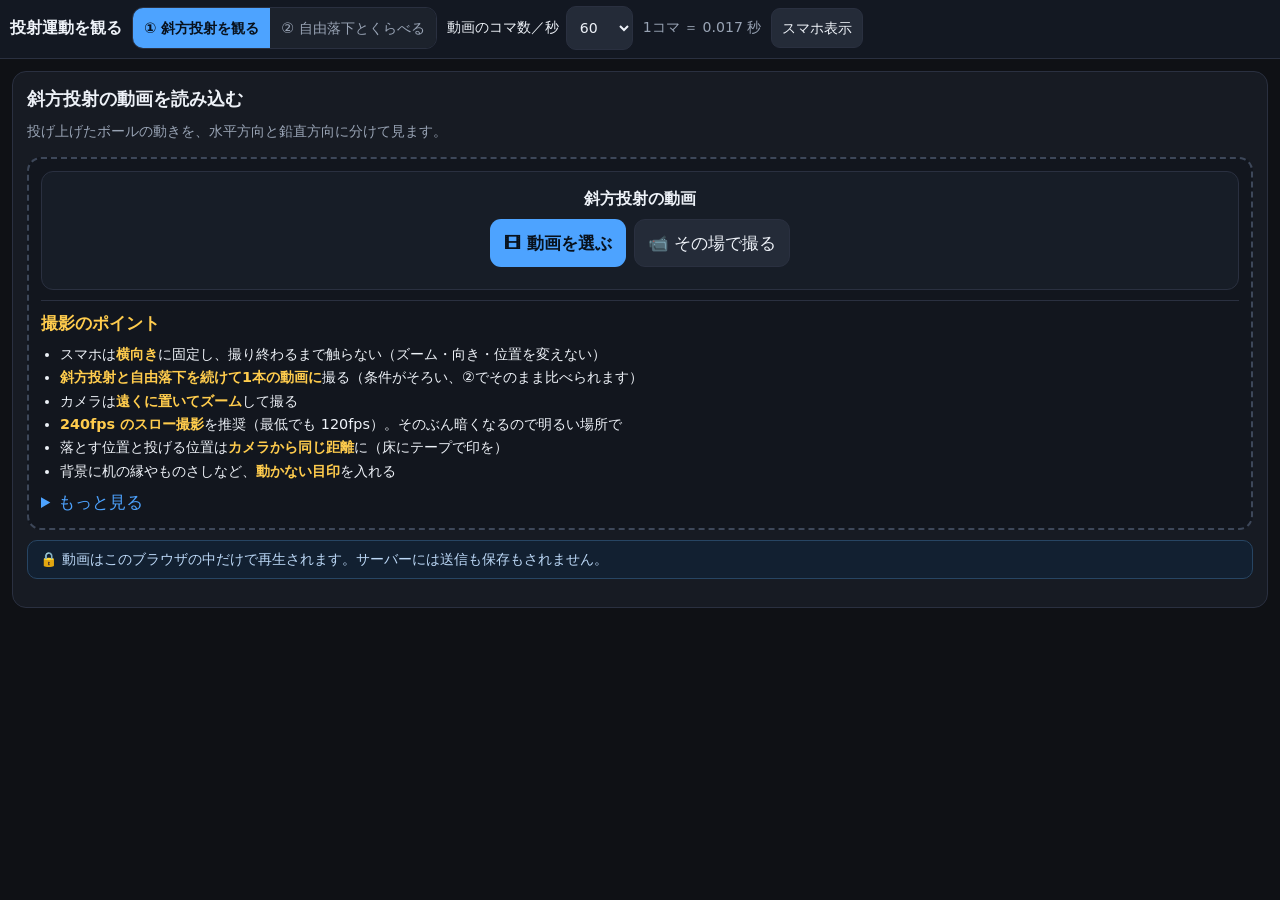
==== src/app.html @ 02975894 "帯まわりのスライダーが、効く先を名乗るようにする 「中央の線」を 0% にしても線が残る、という報告。調べたところ中央の線は 画素として完全に消えていた（帯中央の画素が動画の地の色そのもの）。 残って" ====
<!DOCTYPE html>
<html lang="ja">
<head>
<meta charset="utf-8">
<meta name="viewport" content="width=device-width,initial-scale=1,viewport-fit=cover">
<meta name="theme-color" content="#0f1115">
<meta name="apple-mobile-web-app-capable" content="yes">
<title>投射運動を観る</title>
<link rel="stylesheet" href="style.css">
</head>
<body>
<div id="app">

<header id="hdr">
  <div class="hrow">
    <div class="brand">投射運動を観る</div>
    <div class="seg sm" id="modeSeg">
      <button data-mode="observe" class="on">① 斜方投射を観る</button>
      <button data-mode="compare">② 自由落下とくらべる</button>
    </div>
    <label class="small">動画のコマ数／秒
      <select id="fpsSel">
        <option value="30">30</option><option value="60" selected>60</option>
        <option value="120">120</option><option value="240">240</option>
      </select>
    </label>
    <span class="mut small" id="fpsHint"></span>
    <button class="btn sm" id="btnCompact">スマホ表示にする</button>
  </div>
</header>

<div class="wrap">

<!-- ================= 読み込み ================= -->
<section class="card" id="secLoad">
  <div class="loadbar hidden" id="loadBar">
    <span class="mut small" id="loadBarName">—</span>
    <button class="btn sm" id="loadBarChange">動画を変える</button>
  </div>
  <div id="loadFull">
  <h2 id="loadTitle">斜方投射の動画を読み込む</h2>
  <p class="mut small" id="loadLead" style="margin-top:0"></p>

  <div class="row hidden" id="cmpModeRow" style="margin-bottom:10px">
    <div class="seg sm" id="cmpModeSeg">
      <button data-cmode="A" class="on">1本の動画で（推奨）</button>
      <button data-cmode="B">2本の動画で</button>
    </div>
    <span class="mut small" id="cmpModeHint"></span>
  </div>

  <div class="dropbox" id="dropbox">
    <div class="zones" id="zones">
      <div class="zone" data-target="O">
        <div class="zt">斜方投射の動画</div>
        <div class="row" style="justify-content:center">
          <button class="btn primary" data-lib="O">🎞 動画を選ぶ</button>
          <button class="btn" data-cap="O">📹 その場で撮る</button>
        </div>
        <div class="fname" data-name="O"></div>
      </div>
      <div class="zone hidden" data-target="A">
        <div class="zt">自由落下と斜方投射が写った動画</div>
        <div class="row" style="justify-content:center">
          <button class="btn primary" data-lib="A">🎞 動画を選ぶ</button>
          <button class="btn" data-cap="A">📹 その場で撮る</button>
        </div>
        <div class="fname" data-name="A"></div>
      </div>
      <div class="zone hidden" data-target="L">
        <div class="zt">左：自由落下の動画</div>
        <div class="row" style="justify-content:center">
          <button class="btn primary" data-lib="L">🎞 選ぶ</button>
          <button class="btn" data-cap="L">📹 撮る</button>
        </div>
        <div class="fname" data-name="L"></div>
      </div>
      <div class="zone hidden" data-target="R">
        <div class="zt">右：斜方投射の動画</div>
        <div class="row" style="justify-content:center">
          <button class="btn primary" data-lib="R">🎞 選ぶ</button>
          <button class="btn" data-cap="R">📹 撮る</button>
        </div>
        <div class="fname" data-name="R"></div>
      </div>
    </div>

    <div class="tips" id="tipsShoot">
      <b>撮影のポイント</b>
      <ul>
        <li>スマホは<b>横向き</b>に固定し、撮り終わるまで触らない（ズーム・向き・位置を変えない）</li>
        <li><b>斜方投射と自由落下を続けて1本の動画に</b>撮る（条件がそろい、②でそのまま比べられます）</li>
        <li>カメラは<b>遠くに置いてズーム</b>して撮る</li>
        <li><b>240fps のスロー撮影</b>を推奨（最低でも 120fps）。そのぶん暗くなるので明るい場所で</li>
        <li>落とす位置と投げる位置は<b>カメラから同じ距離</b>に（床にテープで印を）</li>
        <li>背景に机の縁やものさしなど、<b>動かない目印</b>を入れる</li>
      </ul>
      <details><summary>もっと見る</summary><div class="db">
        <p>・<b>なぜ遠くからズームか</b>：近くから広角で撮ると、手前を通るときと奥を通るときで見かけの大きさと速さが変わります。遠くからズームすると、その差が小さくなって「まっすぐ横から見た運動」に近づきます。三脚は必須です。</p>
        <p>・<b>なぜ 240fps か</b>：ズームで大きく写すぶん、画面の中での動きは速くなります。コマ数が多いほど1コマあたりの移動が小さくなり、位置が読み取りやすくなります。露光も自動的に短くなるのでブレも減ります。高さ 1 m の落下は 0.45 秒しかないので、30fps だと落下全体が14コマしか写りません。</p>
        <p>・<b>iPhone のスロー動画は書き出しに注意</b>：共有・書き出しをすると「30fps のゆっくり動画」に変換されることがあります。その場合はこのアプリの fps を 30 にしてください。表示される秒数は実時間とずれますが、左右で条件が同じなので比較の結論は変わりません。</p>
        <p>・<b>「超スローモーション」は避ける</b>：一部の機種にある、コマを補間して作るモードです。実際には撮影されていないコマが混ざるので、物理の観察には使えません。素直な 120／240fps のスローを選んでください。</p>
        <p>・<b>斜めに投げる</b>：真上に投げると水平成分が見えません。30〜60度くらいの角度で、画面を横切るように飛ばしてください。</p>
        <p>・<b>手をはなれた後だけ</b>を観察します。手で押している間は力がはたらいているので、法則が違います。</p>
        <p>・<b>最高点は目で1コマを選ばない</b>：最高点の近くではボールがほとんど動かず、どのコマも同じに見えます。fps を上げても目視の精度は上がりません。「鉛直：時間反転」のミラー再生で上りと下りを重ね、ぴったり合う位置を探すほうが正確です。</p>
        <p>・<b>ものさしを一緒に写す</b>：鉛直に立てたものさしを画面内に入れておくと、落下距離を実際の長さで読み取れます。</p>
      </div></details>
    </div>
  </div>
  <p class="note small" style="margin-top:10px">🔒 動画はこのブラウザの中だけで再生されます。サーバーには送信も保存もされません。</p>
  </div><!-- /#loadFull -->
</section>

<!-- ================= ステージ ================= -->
<section class="card hidden" id="secStage">
  <div class="stage one" id="stage">
    <div class="panel off" data-side="O1">
      <div class="vp" data-vp="O1"><video data-video="O1" playsinline webkit-playsinline muted preload="auto"></video><div class="ovl" data-ovl="O1"></div></div>
      <span class="chip" data-chip="O1">映像</span><span class="cambadge hidden" data-cam="O1"></span><span class="fnum" data-fnum="O1">0</span><button class="zoombtn" data-zoombtn="O1">1×</button>
    </div>
    <div class="panel off" data-side="O2">
      <div class="vp" data-vp="O2"><video data-video="O2" playsinline webkit-playsinline muted preload="auto"></video><div class="ovl" data-ovl="O2"></div></div>
      <span class="chip r" data-chip="O2">逆再生（上り）</span><span class="fnum" data-fnum="O2">0</span><button class="zoombtn" data-zoombtn="O2">1×</button>
    </div>
    <div class="panel off" data-side="L">
      <div class="vp" data-vp="L"><video data-video="L" playsinline webkit-playsinline muted preload="auto"></video><div class="ovl" data-ovl="L"></div></div>
      <span class="chip" data-chip="L">左 自由落下</span><span class="fnum" data-fnum="L">0</span><button class="zoombtn" data-zoombtn="L">1×</button>
    </div>
    <div class="panel off" data-side="R">
      <div class="vp" data-vp="R"><video data-video="R" playsinline webkit-playsinline muted preload="auto"></video><div class="ovl" data-ovl="R"></div></div>
      <span class="chip r" data-chip="R">右 斜方投射</span><span class="fnum" data-fnum="R">0</span><button class="zoombtn" data-zoombtn="R">1×</button>
    </div>
    <div class="hintbar hidden" id="hintbar"></div>
  </div>

  <div class="transport">
    <div class="row">
      <button class="btn primary" id="btnPlay">▶ 再生</button>
      <button class="btn" data-step="-10">⏪ −10</button>
      <button class="btn" data-step="-1">◀ −1</button>
      <button class="btn" data-step="1">＋1 ▶</button>
      <button class="btn" data-step="10">＋10 ⏩</button>
      <div class="seg sm" id="rateSeg">
        <button data-rate="1" class="on">×1</button><button data-rate="0.5">×1/2</button>
        <button data-rate="0.25">×1/4</button><button data-rate="0.125">×1/8</button>
      </div>
      <button class="btn" id="btnRate">×1</button>
      <span class="zoomctl">
        <button class="btn sm" id="zoomOut" title="縮小">🔍−</button>
        <b id="zoomVal">1.0×</b>
        <button class="btn sm" id="zoomIn" title="拡大">🔍＋</button>
        <button class="btn sm" id="zoomReset" title="等倍に戻す">⤢</button>
      </span>
    </div>
    <div class="seekrow">
      <button class="btn sm" id="btnHead">⏮ 先頭</button>
      <span class="mut small" id="seekLab">位置</span>
      <input type="range" id="seek" min="0" max="1" step="0.001" value="0">
      <span class="tv" id="tRead">0</span>
    </div>
    <div class="jog" id="jog">← 指でなぞるとコマ送り →</div>
    <p class="mut small hidden" id="zoomHint" style="margin:6px 0 0">
      拡大中です。映像を指でなぞると<b>表示位置が動きます</b>（コマ送りは −1／＋1 ボタンで）。
      2本指でつまんでも拡大・縮小できます。</p>
    <p class="mut small" id="kbHint" style="margin:6px 0 0">
      <kbd>←</kbd><kbd>→</kbd> でコマ送り（<kbd>Shift</kbd>で10コマ）、<kbd>Space</kbd>で再生／一時停止。
      映像の上を横になぞってもコマ送りできます。
    </p>
  </div>

  <div class="tabs" id="tabs"></div>
  <div id="panes">


<!-- ======== ① 斜方投射を観る ======== -->
<div class="tabpane hidden" data-pane="observe:range">
  <p class="mut small" style="margin-top:0">観察する区間を決めます。コマ送りで探して、それぞれのボタンを押してください。</p>
  <div class="stepline"><span class="num" id="obN1">1</span>
    <button class="btn" data-mark="fStart">ここを「手をはなれた瞬間」に</button>
    <span class="mut small">開始 <b id="obVStart">—</b></span></div>
  <div class="stepline"><span class="num" id="obN2">2</span>
    <button class="btn" data-mark="fApex">ここを「最高点」に</button>
    <span class="mut small">最高点 <b id="obVApex">—</b></span></div>
  <div class="stepline"><span class="num" id="obN3">3</span>
    <button class="btn" data-mark="fEnd">ここを「おわり」に</button>
    <span class="mut small">おわり <b id="obVEnd">—</b></span></div>
  <div class="note small" style="margin-top:10px">最高点は「上がるのが止まって、下がり始める直前のコマ」です。迷ったら、上下の動きがいちばん小さいところを選んでください。</div>
  <div class="row" style="margin-top:10px">
    <button class="btn ok" id="obRangeDone">決まった → 水平を見る</button>
    <button class="btn sm" id="obRangeReset">やり直す</button>
  </div>
</div>

<div class="tabpane hidden" data-pane="observe:h">
  <p style="margin-top:0">斜方投射された物体が<b>帯の中に収まり続ける</b>カメラ速度を探し出そう。</p>

  <div class="subcard">
    <h3>1. 帯を置く</h3>
    <div class="row">
      <button class="btn warn" id="obCam">カメラを動かす</button>
      <button class="btn sm" id="obCamPick">ボールをタップ</button>
    </div>
    <div id="obBandRow" class="hidden">
      <div class="slider"><span>位置</span><input type="range" id="obCamX" min="0" max="1" step="0.005" value="0.5"><span class="v"><b id="obCamXv">50%</b></span></div>
      <div class="slider"><span>幅</span><input type="range" id="obMaskW" min="0.02" max="0.5" step="0.01" value="0.06"><span class="v"><b id="obMaskWv">6%</b></span></div>
      <p class="mut small" style="margin:0">幅はボールの大きさくらいに。帯はドラッグでも動きます。</p>
    </div>
  </div>

  <div class="subcard">
    <h3>2. ちょうど良いカメラ速度を探す</h3>
    <div class="slider"><span>速さ</span>
      <input type="range" id="obCamV" min="-1.5" max="1.5" step="0.005" value="0">
      <input type="number" id="obCamVnum" class="numin" step="0.001" value="0.000"></div>
    <div class="grid6">
      <button class="btn sm" data-camv="-0.05">−0.05</button>
      <button class="btn sm" data-camv="-0.005">−0.005</button>
      <button class="btn sm" data-camv="-0.001">−0.001</button>
      <button class="btn sm" data-camv="0.001">＋0.001</button>
      <button class="btn sm" data-camv="0.005">＋0.005</button>
      <button class="btn sm" data-camv="0.05">＋0.05</button>
    </div>
    <p class="mut small" style="margin:8px 0 0">再生 → 一時停止 → <b>⏮ 先頭</b> でやり直し。数値は直接入力できます。</p>
    <div class="row" style="margin-top:10px">
      <button class="btn sm" id="obMask">背景を隠す</button>
      <button class="btn sm" id="obSbs">もとの映像と並べる</button>
    </div>
    <div id="obMaskRow" class="hidden">
      <div class="slider"><span>帯の外を隠す</span><input type="range" id="obMaskOp" min="0" max="1" step="0.05" value="0.75"><span class="v"><b id="obMaskOpv">75%</b></span></div>
      <div class="slider"><span>中央の線</span><input type="range" id="obLineOp" min="0" max="1" step="0.05" value="0.5"><span class="v"><b id="obLineOpv">50%</b></span></div>
      <div class="slider"><span>帯の塗り</span><input type="range" id="obBandOp" min="0" max="0.6" step="0.02" value="0"><span class="v"><b id="obBandOpv">0%</b></span></div>
      <p class="mut small" style="margin:0">合ってきたら外を濃くして、もう一度。<br>
        帯の<b>ふち</b>の線は「帯の外を隠す」で出ています。中央の線とは別ものです。</p>
    </div>
  </div>

  <div class="subcard">
    <h3>3. Δt ずつ進めて確かめる</h3>
    <div class="row"><span class="small">Δt ＝</span><select id="obDtSel"></select>
      <span class="big" id="obDtRead">—</span></div>
    <p class="mut small" style="margin:6px 0 0" id="obGridSrc"></p>
    <details><summary>なぜ Δt で測るのか</summary><div class="db">
      「1コマ」は端末によって 1/30 秒だったり 1/240 秒だったりします。そこで観察の単位には
      <b>Δt ＝ 何コマ分</b>という時間を使い、コマ数と秒の両方を表示しています。
      等速かどうかの判定は fps に関係しません。fps が効くのは「Δt が何秒か」を数値で言うときだけです。
    </div></details>
    <div class="row" style="margin-top:10px">
      <button class="btn warn" id="obGrid" disabled>縦線を出す</button>
      <button class="btn sm" id="obPred" disabled>等速ならここ</button>
    </div>
    <div class="grid2" style="margin-top:8px">
      <button class="btn" id="obDtPrev">◀ Δt もどる</button>
      <button class="btn" id="obDtNext">Δt すすむ ▶</button>
    </div>
    <p class="mut small" style="margin:8px 0 0">Δt ごとに、線を1本ずつ通りますか。</p>
  </div>
</div>

<div class="tabpane hidden" data-pane="observe:v">
  <p style="margin-top:0">最高点を <b>t = 0</b> として、<b>下り（+t）</b>と<b>上りの逆再生（−t）</b>を同時に流します。
    ふたつは同じに見えますか。</p>
  <div class="row"><span class="small">並べ方</span>
    <div class="seg sm" id="obMirSeg">
      <button data-m="side" class="on">左右に並べる</button><button data-m="over">重ねる</button>
    </div>
    <label><input type="checkbox" id="obFlip" checked> 左右も反転して重ねる</label></div>
  <div class="slider" style="margin-top:8px"><span>重ねの濃さ</span>
    <input type="range" id="obOvop" min="0.15" max="1" step="0.05" value="0.55">
    <span class="v"><b id="obOvopV">55%</b></span></div>
  <div class="subcard">
    <h3>最高点の真下に線を合わせる</h3>
    <div class="row"><button class="btn" id="obApexPick">最高点のボールの位置をクリック</button>
      <span class="mut small" id="obApexV">—</span></div>
    <p class="mut small" style="margin:8px 0 0">左右反転して重ねるときの折り返しの軸になります。ピンクの線は左右にドラッグでも動かせます。</p>
  </div>
  <div class="subcard">
    <h3>折り返しを1コマ単位で合わせる</h3>
    <div class="row">
      <button class="btn sm" data-miradj="-1">−1コマ</button>
      <button class="btn sm" data-miradj="1">＋1コマ</button>
      <button class="btn sm" data-miradj="0">0にもどす</button>
      <span class="big" id="obMirAdjV">±0 コマ</span>
    </div>
    <p class="mut small" style="margin:8px 0 0">コマ送りは上りと下りが同時に動くので、ふたつのずれは2コマずつ変わります。ここは<b>逆再生側だけ</b>を1コマ動かします。</p>
  </div>

  <div class="subcard">
    <h3>高さをくらべる</h3>
    <div class="row"><button class="btn" id="obHG">高さの線を出す</button>
      <span class="mut small">線をドラッグして、上りと下りで同じ高さに同時に来るか見ます</span></div>
  </div>
  <p class="mut small" style="margin-bottom:0">重なりましたか。重なったとしたら、上りと下りについて何が言えるでしょう。</p>
</div>

<div class="tabpane hidden" data-pane="observe:sum">
  <h3>わかったこと</h3>
  <table class="tbl">
    <tr><th style="width:30%">向き</th><th>見えたこと</th></tr>
    <tr><td><b>水平</b></td><td>Δt ごとに同じ距離だけ進む ＝ <b>等速直線運動</b></td></tr>
    <tr><td><b>鉛直</b></td><td>最高点をはさんで上りと下りが同じ ＝ <b>時間反転で対称</b></td></tr>
  </table>
  <h3>だから、次はこう考えられます</h3>
  <p>最高点では鉛直方向の速さが 0 です。そこから先の落ち方は、<b>その高さで静かに手をはなした自由落下</b>と同じはず。
    水平方向は等速のままなので、横に動いているだけ。これが<b>水平投射</b>です。</p>
  <div class="note good small" style="margin-bottom:10px">
    この動画と最高点を、そのまま②の「右・斜方投射」に引き継げます。開始点（最高点）も設定済みの状態で始められます。</div>
  <div class="row">
    <button class="btn big primary" id="obHandoff">② に引き継いでくらべる →</button>
    <button class="btn" id="obSave">観察の設定を書き出す</button>
    <button class="btn" id="obLoad">設定を読み込む</button>
  </div>
  <p class="mut small" id="obSaveMsg"></p>
</div>

<!-- ======== ② 自由落下とくらべる ======== -->
<div class="tabpane hidden" data-pane="compare:start">
  <div class="note warn small hidden" id="cmAlignBanner" style="margin-bottom:12px">
    <b>まず「重ねて確認」</b>：<span id="cmAlignMsgTop"></span>
    <div class="row" style="margin-top:8px">
      <button class="btn sm warn" id="cmAlignCheck">重ねて見る</button>
      <button class="btn sm" id="cmAlignAdjust">ずれている → 調整する</button>
      <button class="btn sm ok" id="cmAlignOk">一致している → 次へ</button>
    </div>
  </div>
  <div class="grid2">
    <div class="subcard">
      <h3>左：自由落下 ─ 落下開始のコマを探す</h3>
      <div class="row">
        <button class="btn sm" data-cmstep="L,-10">⏪ −10</button>
        <button class="btn sm" data-cmstep="L,-1">◀ −1</button>
        <button class="btn sm" data-cmstep="L,1">＋1 ▶</button>
        <button class="btn sm" data-cmstep="L,10">＋10 ⏩</button>
      </div>
      <div class="slider"><span>探す</span><input type="range" data-cmscrub="L" min="0" max="1" step="0.001" value="0"><span class="v" data-cmscrubv="L">0</span></div>
      <button class="btn primary wide" data-cmset="L">ここを開始点に設定</button>
      <div class="row" style="margin-top:10px"><span class="small">微調整</span>
        <button class="btn sm" data-cmadj="L,-1">−1コマ</button>
        <button class="btn sm" data-cmadj="L,1">＋1コマ</button>
        <span class="mut small">開始点 <b data-sf2="L">0</b> コマ（<b data-st2="L">0.000</b> s）</span></div>
    </div>
    <div class="subcard">
      <h3>右：斜方投射 ─ 最高点のコマを探す</h3>
      <div class="row">
        <button class="btn sm" data-cmstep="R,-10">⏪ −10</button>
        <button class="btn sm" data-cmstep="R,-1">◀ −1</button>
        <button class="btn sm" data-cmstep="R,1">＋1 ▶</button>
        <button class="btn sm" data-cmstep="R,10">＋10 ⏩</button>
      </div>
      <div class="slider"><span>探す</span><input type="range" data-cmscrub="R" min="0" max="1" step="0.001" value="0"><span class="v" data-cmscrubv="R">0</span></div>
      <button class="btn primary wide" data-cmset="R">ここを開始点に設定</button>
      <div class="row" style="margin-top:10px"><span class="small">微調整</span>
        <button class="btn sm" data-cmadj="R,-1">−1コマ</button>
        <button class="btn sm" data-cmadj="R,1">＋1コマ</button>
        <span class="mut small">開始点 <b data-sf2="R">0</b> コマ（<b data-st2="R">0.000</b> s）</span></div>
    </div>
  </div>
  <p class="mut small" style="margin-bottom:0">最高点は「上向きの動きが止まって下向きに変わる直前のコマ」です。左右どちらも設定すると、シークバーの 0 が両方の開始点になります。</p>
</div>

<div class="tabpane hidden" data-pane="compare:align">
  <p class="mut small" style="margin-top:0"><b>大きさ</b>は左右でそろえる必要があります（ずれると落下距離の比そのものが変わります）。
    いっぽう<b>上下の位置</b>は自由にずらしてかまいません。最高点と落下開始を同じ高さに持ってくるための操作です。</p>
  <div class="row">
    <button class="btn" id="cmMarkToggle">開始位置マーカーを出す</button>
    <span class="mut small">左＝落下開始の瞬間の物体の高さ、右＝最高点の物体の高さ に、ピンクの線を合わせます</span>
  </div>
  <div class="row" style="margin-top:12px">
    <button class="btn primary" id="cmAlignY">この高さをそろえる</button>
    <button class="btn" id="cmMarkRuler">この高さを目盛りの 0 にする</button>
    <span class="mut small" id="cmAlignMsg"></span>
  </div>
  <div class="grid2" style="margin-top:12px">
    <div class="subcard"><h3>左の映像を上下に動かす</h3>
      <div class="row">
        <button class="btn sm" data-cmny="L,-2">▲ 大きく</button><button class="btn sm" data-cmny="L,-0.4">▲ 少し</button>
        <button class="btn sm" data-cmny="L,0.4">▼ 少し</button><button class="btn sm" data-cmny="L,2">▼ 大きく</button>
        <span class="mut small">ずらし量 <b data-cmnyv="L">0.0</b> %</span></div></div>
    <div class="subcard"><h3>右の映像を上下に動かす</h3>
      <div class="row">
        <button class="btn sm" data-cmny="R,-2">▲ 大きく</button><button class="btn sm" data-cmny="R,-0.4">▲ 少し</button>
        <button class="btn sm" data-cmny="R,0.4">▼ 少し</button><button class="btn sm" data-cmny="R,2">▼ 大きく</button>
        <span class="mut small">ずらし量 <b data-cmnyv="R">0.0</b> %</span></div></div>
  </div>
  <div class="row" style="margin-top:12px">
    <label><input type="checkbox" id="cmDragMove"> 映像を直接ドラッグして上下に動かす</label>
    <button class="btn sm" id="cmResetY">上下位置をリセット</button>
  </div>
  <p class="mut small" style="margin-bottom:0">そろえたあと「表示」タブで目盛りを出すと、開始点から 1 : 4 : 9 : 16 の位置に両方の物体が同時に来ることを確かめられます。</p>
</div>

<div class="tabpane hidden" data-pane="compare:view">
  <div class="row"><span>並べ方</span>
    <div class="seg sm" id="cmLayoutSeg">
      <button data-layout="side" class="on">左右に並べる</button>
      <button data-layout="stack">上下に並べる</button>
      <button data-layout="over">半透明で重ねる</button>
    </div></div>
  <div class="slider" id="cmOvopRow"><span>重ねの濃さ</span>
    <input type="range" id="cmOvop" min="0.1" max="1" step="0.05" value="0.5"><span class="v" id="cmOvopV">50%</span></div>
  <div class="row" style="margin-top:10px"><span>画面の切り取り</span>
    <select id="cmFitSel">
      <option value="full">全体を表示</option><option value="3:4">縦長 3:4</option><option value="9:16">縦長 9:16</option>
    </select>
    <span class="mut small">鉛直方向の運動なので、縦長に切ると大きく見えます</span></div>
  <h3>水平ガイド線</h3>
  <div class="row">
    <button class="btn" id="cmGuideToggle">ガイド線を表示</button>
    <button class="btn sm" id="cmGuideAdd">＋ 線を追加</button>
    <button class="btn sm" id="cmGuideClear">全部消す</button>
    <span class="mut small">線は上下にドラッグできます（最大3本）</span></div>
  <h3>落下距離の目盛り（1 : 4 : 9 : 16）</h3>
  <div class="row">
    <button class="btn" id="cmRulerToggle">目盛りを表示</button>
    <span class="mut small">「0」の線を物体の位置に合わせ、「1」の線をドラッグして間隔を決めます</span></div>
  <p class="mut small" style="margin-bottom:0">授業では「予想 → 再生 → 確認」の順に。まず何も出さずに予想させ、再生してから目盛りを重ねると効果的です。</p>
</div>

<div class="tabpane hidden" data-pane="compare:adjust">
  <p class="mut small" style="margin-top:0">1本の動画を左右に使っている場合は撮影条件が同一なので、通常この調整は不要です。</p>
  <div class="grid2">
    <div class="subcard"><h3>左の映像</h3>
      <div class="slider"><span>大きさ</span><input type="range" data-cmsc="L" min="0.5" max="2" step="0.005" value="1"><span class="v" data-cmscv="L">1.000</span></div>
      <div class="slider"><span>上下</span><input type="range" data-cmoy="L" min="-100" max="100" step="0.2" value="0"><span class="v" data-cmoyv="L">0.0%</span></div>
      <div class="slider"><span>左右</span><input type="range" data-cmpx="L" min="0" max="1" step="0.01" value="0.5"><span class="v" data-cmpxv="L">50%</span></div></div>
    <div class="subcard"><h3>右の映像</h3>
      <div class="slider"><span>大きさ</span><input type="range" data-cmsc="R" min="0.5" max="2" step="0.005" value="1"><span class="v" data-cmscv="R">1.000</span></div>
      <div class="slider"><span>上下</span><input type="range" data-cmoy="R" min="-100" max="100" step="0.2" value="0"><span class="v" data-cmoyv="R">0.0%</span></div>
      <div class="slider"><span>左右</span><input type="range" data-cmpx="R" min="0" max="1" step="0.01" value="0.5"><span class="v" data-cmpxv="R">50%</span></div></div>
  </div>
  <div class="row" style="margin-top:12px">
    <button class="btn" id="cmResetAdjust">調整をリセット</button>
    <label>再生方式
      <select id="cmEngineSel">
        <option value="seek">精密（1コマずつシーク・確実に同期）</option>
        <option value="native">なめらか（通常再生＋自動補正）</option>
      </select></label>
  </div>
  <p class="mut small" style="margin-bottom:0">「精密」は同期が確実ですが、端末によってはカクつきます。その場合は「なめらか」に切り替えるか、再生速度を ×1/4 などに落としてください。</p>
</div>

<div class="tabpane hidden" data-pane="compare:save">
  <p class="mut small" style="margin-top:0">開始フレーム・fps・ガイド線の位置・調整値などを1つのファイルに書き出せます（動画そのものは含まれません）。調整済みの設定を生徒に配布できます。</p>
  <div class="row">
    <button class="btn primary" id="cmSaveJson">設定を書き出す（.json）</button>
    <button class="btn" id="cmLoadJson">設定を読み込む</button>
    <span class="mut small" id="cmSaveMsg"></span>
  </div>
</div>
  </div><!-- /#panes -->

  <div id="stepbar" class="hidden">
    <button class="btn" id="stepPrev">← 戻る</button>
    <div class="stepinfo"><b id="stepTitle">—</b><span class="mut small" id="stepCount"></span></div>
    <button class="btn primary" id="stepNext">次へ →</button>
  </div>
</section>

</div><!-- /wrap -->
</div><!-- /#app -->

<input type="file" id="libIn" accept="video/*" class="hidden">
<input type="file" id="capIn" accept="video/*" capture="environment" class="hidden">
<input type="file" id="jsonIn" accept=".json,application/json" class="hidden">

<!-- build: このかたまりが1つの <script> にまとめられます -->
<script src="js/00-core.js"></script>
<script src="js/10-shell.js"></script>
<script src="js/15-compact.js"></script>
<script src="js/20-observe.js"></script>
<script src="js/30-compare.js"></script>
<script src="js/90-boot.js"></script>
<!-- /build -->
</body>
</html>
---- src/style.css ----
/* =========================================================
   投射運動を観る — 共通スタイル
   ここ1本だけを直せば、両モードの見た目がそろって変わります。
   ========================================================= */

/* ---- 色と寸法のトークン（まずここを触る） ---- */
:root{
  --bg:#0f1115; --card:#171b23; --card2:#1a212c; --pane:#232b39;
  --line:#2a3040; --fg:#eef2f8; --mut:#98a3b4;
  --acc:#4da3ff;     /* 左・基準の青 */
  --acc2:#ffcc4d;    /* 右・目盛りの黄 */
  --ok:#3ddc84;      /* ガイド線・完了 */
  --mk:#ff6bd6;      /* 開始位置マーカー・最高点の軸 */
  --pred:#7bffd4;    /* 予想マーカー */
  --warnbg:#2b1d10; --warnln:#6b4a1f; --warnfg:#ffd7a3;
  --tap:48px;        /* 指で押せる最小の高さ */
}

*{box-sizing:border-box}
html,body{margin:0;padding:0;height:100%}
body{
  background:var(--bg);color:var(--fg);font-size:16.5px;line-height:1.55;
  font-family:system-ui,-apple-system,"Hiragino Kaku Gothic ProN","Noto Sans JP",Meiryo,sans-serif;
  -webkit-text-size-adjust:100%;-webkit-tap-highlight-color:transparent;
  overscroll-behavior-y:none;
}
.hidden{display:none!important}
.mut{color:var(--mut)}
.small{font-size:.88rem}
.row{display:flex;flex-wrap:wrap;gap:8px;align-items:center}
.grow{flex:1;min-width:0}
h1{font-size:1.3rem;margin:0}
h2{font-size:1.1rem;margin:0 0 8px}
h3{font-size:.98rem;margin:14px 0 6px;color:var(--acc)}
h3:first-child{margin-top:0}
a{color:var(--acc)}

/* ---- ボタン・入力 ---- */
button{font:inherit;color:inherit;touch-action:manipulation}
.btn{background:#242b38;border:1px solid var(--line);border-radius:11px;
  padding:8px 13px;min-height:var(--tap);cursor:pointer}
.btn:hover{background:#2e3747}
.btn:disabled{opacity:.4;cursor:not-allowed}
.btn.primary{background:var(--acc);color:#08111c;border-color:transparent;font-weight:700}
.btn.ok{background:var(--ok);color:#04150b;border-color:transparent;font-weight:700}
.btn.warn{background:var(--acc2);color:#241c00;border-color:transparent;font-weight:700}
.btn.sm{min-height:40px;padding:5px 10px;font-size:.9rem;border-radius:9px}
.btn.big{min-height:56px;font-size:1.05rem;font-weight:700}
.btn.wide{width:100%;justify-content:center}
.seg{display:inline-flex;border:1px solid var(--line);border-radius:11px;overflow:hidden}
.seg button{background:#1c222c;color:var(--mut);border:0;padding:8px 13px;
  min-height:var(--tap);cursor:pointer}
.seg button.on{background:var(--acc);color:#08111c;font-weight:700}
.seg.sm button{min-height:40px;padding:5px 11px;font-size:.9rem}
select{font:inherit;background:#242b38;color:var(--fg);border:1px solid var(--line);
  border-radius:10px;padding:7px 9px;min-height:44px}
label{display:inline-flex;gap:7px;align-items:center}
input[type=range]{-webkit-appearance:none;appearance:none;background:transparent;
  flex:1;min-width:100px;height:36px}
input[type=range]::-webkit-slider-runnable-track{height:6px;background:#2f3a4b;border-radius:3px}
input[type=range]::-webkit-slider-thumb{-webkit-appearance:none;width:26px;height:26px;
  border-radius:50%;background:var(--acc);margin-top:-10px;border:2px solid var(--bg)}
input[type=range]::-moz-range-track{height:6px;background:#2f3a4b;border-radius:3px}
input[type=range]::-moz-range-thumb{width:24px;height:24px;border-radius:50%;
  background:var(--acc);border:2px solid var(--bg)}
kbd{background:#2c3441;border:1px solid var(--line);border-bottom-width:2px;
  border-radius:5px;padding:0 6px;font-size:.84rem}

/* ---- 箱 ---- */
.card{background:var(--card);border:1px solid var(--line);border-radius:14px;padding:14px;margin-bottom:12px}
.subcard{background:var(--card2);border:1px solid var(--line);border-radius:11px;padding:12px;margin-top:10px}
.note{background:#122031;border:1px solid #274563;border-radius:10px;padding:8px 12px;
  color:#bcd8f7;font-size:.88rem}
.note.warn{background:var(--warnbg);border-color:var(--warnln);color:var(--warnfg)}
.note.good{background:#0f2a1c;border-color:#245c3d;color:#b6f0d0}
.grid2{display:grid;grid-template-columns:1fr 1fr;gap:12px}
@media(max-width:760px){.grid2{grid-template-columns:1fr}}
#panes,#panes .tabpane{overflow-anchor:none}
.grid4{display:grid;grid-template-columns:repeat(4,1fr);gap:8px}
.grid6{display:grid;grid-template-columns:repeat(6,1fr);gap:8px}
@media(max-width:760px){.grid6{grid-template-columns:repeat(3,1fr)}}

/* ---- ヘッダー ---- */
#app{display:flex;flex-direction:column;min-height:100%}
#hdr{position:sticky;top:0;z-index:15;background:#131822;border-bottom:1px solid var(--line);
  padding:calc(6px + env(safe-area-inset-top)) 10px 8px}
.hrow{display:flex;gap:10px;align-items:center;flex-wrap:wrap;max-width:1500px;margin:0 auto}
.brand{font-weight:700;font-size:1.02rem;white-space:nowrap}
.wrap{max-width:1500px;margin:0 auto;padding:12px 12px calc(24px + env(safe-area-inset-bottom));width:100%}

/* ---- 読み込み ---- */
.dropbox{border:2px dashed #3d4759;border-radius:14px;padding:12px;background:#12161e}
.dropbox.over{border-color:var(--acc);background:#152436}
.zones{display:grid;gap:10px;grid-template-columns:1fr}
.zones.two{grid-template-columns:1fr 1fr}
@media(max-width:760px){.zones.two{grid-template-columns:1fr}}
.zone{border:1px solid var(--line);border-radius:12px;padding:14px;text-align:center;background:#171d27}
.zone .zt{font-size:1.02rem;font-weight:700;margin-bottom:8px}
.fname{color:var(--ok);font-size:.85rem;margin-top:8px;word-break:break-all}
.tips{margin-top:10px;border-top:1px solid var(--line);padding-top:10px}
.tips b{color:var(--acc2)}
.tips ul{margin:6px 0 0;padding-left:1.15em}
.tips li{margin:1px 0;font-size:.9rem}
details summary{cursor:pointer;color:var(--acc);margin-top:8px}
details .db{font-size:.88rem;color:var(--mut);margin-top:6px}

/* ---- ステージ ---- */
.stage{display:grid;gap:8px;--ovop:.5}
.stage.one{grid-template-columns:1fr}
.stage.side{grid-template-columns:1fr 1fr}
.stage.stack{grid-template-columns:1fr}
.stage.over{grid-template-columns:1fr}
.stage.over .panel{grid-area:1/1}
.stage.over .panel.dim{opacity:var(--ovop)}
.stage.over .panel.dim .chip,.stage.over .panel.dim .fnum{visibility:hidden}
@media(max-width:760px){.stage.side{grid-template-columns:1fr 1fr}}
.panel{position:relative;background:#000;border:2px solid #20262f;border-radius:12px;overflow:hidden}
.panel.off{display:none!important}   /* body.compact .panel より弱くならないように */
.panel.active{border-color:var(--acc)}
.vp{position:relative;width:100%;aspect-ratio:16/9;background:#000;overflow:hidden;touch-action:none}
.vp.crosshair{cursor:crosshair}
.vp.movable{cursor:ns-resize}
.vp video{position:absolute;inset:0;width:100%;height:100%;object-fit:contain;background:#000;pointer-events:none}
.chip{position:absolute;left:6px;top:6px;z-index:10;font-size:.76rem;font-weight:700;
  padding:1px 9px;border-radius:6px;background:rgba(77,163,255,.92);color:#08111c;pointer-events:none}
.chip.r{background:rgba(255,204,77,.92);color:#241c00}
.fnum{position:absolute;left:6px;bottom:6px;z-index:10;background:rgba(0,0,0,.62);
  font-size:.74rem;padding:1px 8px;border-radius:6px;pointer-events:none;font-variant-numeric:tabular-nums}
.hintbar{position:absolute;left:0;right:0;bottom:0;z-index:5;background:rgba(10,14,20,.86);
  padding:5px 10px;font-size:.82rem;color:#cfe0f5;text-align:center}

/* ---- オーバーレイの線 ---- */
.ovl{position:absolute;inset:0;pointer-events:none;overflow:hidden;z-index:3}
.ovl.noev>*{pointer-events:none!important}
.hline{position:absolute;left:0;right:0;height:0;pointer-events:auto;cursor:ns-resize;touch-action:none}
.hline::before{content:"";position:absolute;left:0;right:0;top:-14px;height:30px}
.hline.guide{border-top:3px solid var(--ok)}
.hline.mark{border-top:3px solid var(--mk)}
.hline.rule{border-top:2px dashed var(--acc2);cursor:ns-resize}
.hline.rule.o{border-top:3px solid #ff9f43}
.vline{position:absolute;top:0;bottom:0;width:0;border-left:1px solid rgba(255,255,255,.42)}
.vline.k0{border-left:2px solid var(--acc)}
.vline.cam{border-left:3px solid var(--acc)}
.vline.axis{border-left:3px solid var(--mk);pointer-events:auto;cursor:ew-resize;touch-action:none}
.vline.axis::before{content:"";position:absolute;top:0;bottom:0;left:-14px;width:30px}
.tag{position:absolute;font-size:.72rem;padding:0 6px;border-radius:5px;font-weight:700;white-space:nowrap}
.hline .tag{left:5px;top:-21px}
.vline .tag{top:4px;left:4px;background:rgba(0,0,0,.6);color:#cfe0f5}
.hline.guide .tag{background:var(--ok);color:#04150b}
.hline.mark .tag{background:var(--mk);color:#2a0020}
.hline.rule .tag{left:auto;right:5px;top:-11px;background:rgba(0,0,0,.65);color:var(--acc2)}
.hline.rule.o .tag{color:#ff9f43}
.dot{position:absolute;width:15px;height:15px;margin:-7.5px 0 0 -7.5px;border-radius:50%;
  border:2px solid #fff;box-shadow:0 0 0 2px rgba(0,0,0,.55)}
.dot.d1{background:var(--ok)} .dot.d2{background:var(--acc2)}
.tri{position:absolute;top:0;width:0;height:0;border-left:9px solid transparent;
  border-right:9px solid transparent;border-top:14px solid var(--pred);margin-left:-9px}

/* 追いかけカメラの基準の帯。band が帯そのもの、mask が外側の目隠し */
.mask{position:absolute;top:0;bottom:0;pointer-events:none}
.band{position:absolute;top:0;bottom:0;pointer-events:none}
/* カメラが動いていることの表示 */
.cambadge{position:absolute;right:6px;bottom:6px;z-index:10;background:rgba(77,163,255,.92);
  color:#08111c;font-size:.74rem;font-weight:700;padding:1px 8px;border-radius:6px;
  pointer-events:none;font-variant-numeric:tabular-nums}
/* 拡大コントロール */
.zoomctl{display:inline-flex;gap:4px;align-items:center;border:1px solid var(--line);
  border-radius:11px;padding:3px 6px}
.zoomctl b{font-variant-numeric:tabular-nums;font-size:.85rem;min-width:38px;text-align:center}
.zoomctl .btn{min-height:38px;padding:4px 8px}
/* スマホ用：パネルの隅のワンタップ拡大（1× → 2× → 3× → 1×） */
.zoombtn{display:none;position:absolute;right:6px;top:6px;z-index:12;
  background:rgba(20,26,36,.85);color:var(--fg);border:1px solid var(--line);
  border-radius:9px;min-width:44px;min-height:40px;font-weight:700;font-size:.85rem;cursor:pointer}
body.compact .zoombtn{display:block}
body.compact .zoomctl{display:none}

/* ---- 操作バー ---- */
.transport{background:#131924;border:1px solid var(--line);border-radius:12px;padding:10px;margin-top:10px}
.seekrow{display:flex;gap:10px;align-items:center;margin-top:8px}
.tv{font-variant-numeric:tabular-nums;white-space:nowrap;font-size:.94rem}
#btnHead{white-space:nowrap;flex:0 0 auto}
.jog{height:50px;border-radius:11px;border:1px solid var(--line);margin-top:8px;
  background:repeating-linear-gradient(90deg,#2b3444 0 2px,transparent 2px 14px);
  display:flex;align-items:center;justify-content:center;color:var(--mut);
  font-size:.85rem;touch-action:none}
.jog.active{border-color:var(--acc);color:var(--acc)}

/* ---- タブ ---- */
.tabs{display:flex;gap:5px;margin:12px 0 0;overflow-x:auto;-webkit-overflow-scrolling:touch;
  padding-bottom:1px;scrollbar-width:none}
.tabs::-webkit-scrollbar{display:none}
.tabs button{background:#1c222c;color:var(--mut);border:1px solid var(--line);border-bottom:0;
  border-radius:10px 10px 0 0;padding:8px 14px;min-height:var(--tap);cursor:pointer;white-space:nowrap}
.tabs button.on{background:var(--pane);color:var(--fg);font-weight:700}
.tabpane{background:var(--pane);border:1px solid var(--line);border-radius:0 10px 10px 10px;padding:14px}
.stepline{display:flex;gap:10px;align-items:center;flex-wrap:wrap;padding:5px 0}
.num{flex:0 0 27px;height:27px;border-radius:50%;background:var(--acc);color:#08111c;
  font-weight:700;display:flex;align-items:center;justify-content:center;font-size:.88rem}
.num.done{background:var(--ok);color:#04150b}
.slider{display:grid;grid-template-columns:64px 1fr 74px;gap:8px;align-items:center;margin:6px 0}
.slider .v{font-size:.84rem;color:var(--mut);text-align:right;font-variant-numeric:tabular-nums}
/* スライダーだけでは細かく決められないときのための数値入力 */
.numin{font:inherit;background:#242b38;color:var(--fg);border:1px solid var(--line);
  border-radius:9px;padding:4px 6px;width:100%;min-height:40px;text-align:right;
  font-size:.9rem;font-variant-numeric:tabular-nums;-moz-appearance:textfield}
.numin::-webkit-outer-spin-button,.numin::-webkit-inner-spin-button{-webkit-appearance:none;margin:0}
.slider span:first-child{font-size:.88rem}
.big{font-size:1.4rem;font-weight:700;font-variant-numeric:tabular-nums}
table.tbl{width:100%;border-collapse:collapse;margin-top:8px;font-size:.9rem}
table.tbl th,table.tbl td{border:1px solid var(--line);padding:5px 8px;text-align:left}
table.tbl th{background:var(--card2);color:var(--mut);font-weight:600}

/* ---- トースト ---- */
.toast{position:fixed;left:50%;transform:translateX(-50%);
  top:calc(72px + env(safe-area-inset-top));background:rgba(20,26,36,.96);
  border:1px solid var(--line);border-radius:12px;padding:9px 16px;z-index:40;
  font-size:.9rem;max-width:88vw;text-align:center}

/* ドラッグ操作の途中で文字が選択されてしまうのを防ぐ（説明文は選べるままにする） */
.btn,.seg,.tabs,.jog,.vp,.chip,.fnum,.num,.transport .row,.slider span,input[type=range]{
  -webkit-user-select:none;user-select:none}

/* ---- 画面が狭いとき ---- */
@media(max-width:760px){
  body{font-size:16px}
  .brand{font-size:.95rem}
  .wrap{padding:10px 8px calc(24px + env(safe-area-inset-bottom))}
  .card{padding:12px}
  .tabpane{padding:12px}
  .transport{padding:8px}
  .brand{display:none}                 /* 見出しの分だけ縦を節約 */
  #kbHint{display:none}                /* キーボードの説明はスマホでは出さない */
  .transport .row .btn{padding:8px 10px}
  .seg.sm button{padding:5px 8px}
}

/* =========================================================
   狭い画面（生徒のスマホ）用の外枠
   body.compact のときだけ効きます。中身の作りはPCと同じです。
   ========================================================= */
.loadbar{display:flex;gap:10px;align-items:center;justify-content:space-between}
.loadbar .mut{overflow:hidden;text-overflow:ellipsis;white-space:nowrap}
#stepbar{display:flex;gap:8px;align-items:center;margin-top:8px;
  padding:8px 0 calc(4px + env(safe-area-inset-bottom));border-top:1px solid var(--line)}
#stepbar .stepinfo{flex:1;min-width:0;text-align:center;line-height:1.25}
#stepbar .stepinfo b{display:block;font-size:.95rem;overflow:hidden;text-overflow:ellipsis;white-space:nowrap}
#stepbar .btn{flex:0 0 auto;min-height:52px}
#btnRate{display:none}

body.compact #app{height:100dvh;overflow:hidden}
body.compact .wrap{flex:1;min-height:0;display:flex;flex-direction:column;padding:0;overflow:hidden}
/* ヘッダーを1行に詰める（縦を映像と説明に回す） */
body.compact #hdr{padding:calc(4px + env(safe-area-inset-top)) 8px 5px}
body.compact #hdr .hrow{flex-wrap:nowrap;gap:6px}
body.compact #fpsHint{display:none}
body.compact #modeSeg button{font-size:.76rem;padding:4px 6px;min-height:40px;line-height:1.15}
body.compact #hdr label{font-size:.8rem;gap:4px}
body.compact #hdr select{min-height:40px;padding:4px 6px;font-size:.85rem}
body.compact #btnCompact{min-height:40px;padding:4px 8px;font-size:.76rem;white-space:nowrap}
body.compact .toast{top:calc(58px + env(safe-area-inset-top))}

/* 読み込み画面はスクロールさせる。動画が入って1行に畳んだら固定に戻す */
body.compact #secLoad{flex:1 1 auto;min-height:0;overflow-y:auto;-webkit-overflow-scrolling:touch;
  margin:0;border:0;border-radius:0;padding:10px}
body.compact #secLoad.collapsed{flex:0 0 auto;overflow:visible;padding:8px 10px;
  border-bottom:1px solid var(--line)}

/* 映像と操作バーを上に据え、下の説明だけがスクロールする */
body.compact #secStage{flex:1 1 auto;min-height:0;display:flex;flex-direction:column;
  margin:0;border:0;border-radius:0;padding:8px}
/* 映像の高さは画面の36%を確保する（ここが痩せると観察にならない） */
/* 高さは中身に左右されない固定値にする。中身（映像の枠）の大きさを
   高さから計算しているので、逆方向の依存があると堂々巡りになる。 */
body.compact .stage{flex:0 0 auto;height:36dvh;min-height:140px;gap:5px;padding:0}
/* 行の高さを 1fr にしておかないと、パネルの高さが中身（映像の枠）で決まり、
   その映像の枠をパネルの高さから計算しているので堂々巡りになる。 */
body.compact .stage.one,body.compact .stage.over,body.compact .stage.side{grid-template-rows:1fr}
body.compact .stage.stack{grid-template-rows:1fr 1fr}
/* 映像は常に「余白なしで .vp にぴったり」入れる。
   .vp が映像と別の縦横比だと左右に黒帯ができ、「画面幅」の意味がレイアウトごとに
   変わってしまう（追いかけカメラの速度が、並べた途端に変わる原因になる）。 */
body.compact .panel{min-height:0;display:flex;align-items:center;justify-content:center}
body.compact .vp{position:relative;inset:auto;aspect-ratio:auto}
body.compact .transport{flex:0 0 auto;margin-top:6px;padding:7px}
body.compact .transport .row{gap:6px}
body.compact .transport .btn[data-step="-10"],
body.compact .transport .btn[data-step="10"]{display:none}
body.compact #btnPlay{flex:1}
/* ジョグ帯は出さない。映像の上を横になぞれば同じことができる */
body.compact .jog{display:none}
body.compact #seekLab{display:none}
body.compact .tv{font-size:.8rem}
body.compact #btnHead{padding:4px 8px;font-size:.82rem}
body.compact .seekrow{margin-top:6px}
body.compact .transport .row{flex-wrap:nowrap}
body.compact #btnPlay{flex:1;min-width:0}
body.compact #rateSeg{display:none}
body.compact .zoomctl{padding:2px 4px;gap:2px}
body.compact .zoomctl b{min-width:32px;font-size:.78rem}
body.compact .zoomctl .btn{min-height:40px;padding:3px 7px;font-size:.85rem}
body.compact .transport .row{flex-wrap:wrap}
body.compact #btnRate{display:inline-block;flex:0 0 auto;min-width:62px;padding:8px 6px}
body.compact #panes{flex:1 1 auto;min-height:118px;overflow-y:auto;-webkit-overflow-scrolling:touch;margin-top:8px}
body.compact .tabpane{border-radius:10px;padding:12px}
body.compact .grid2{gap:8px}
body.compact .subcard{padding:10px}
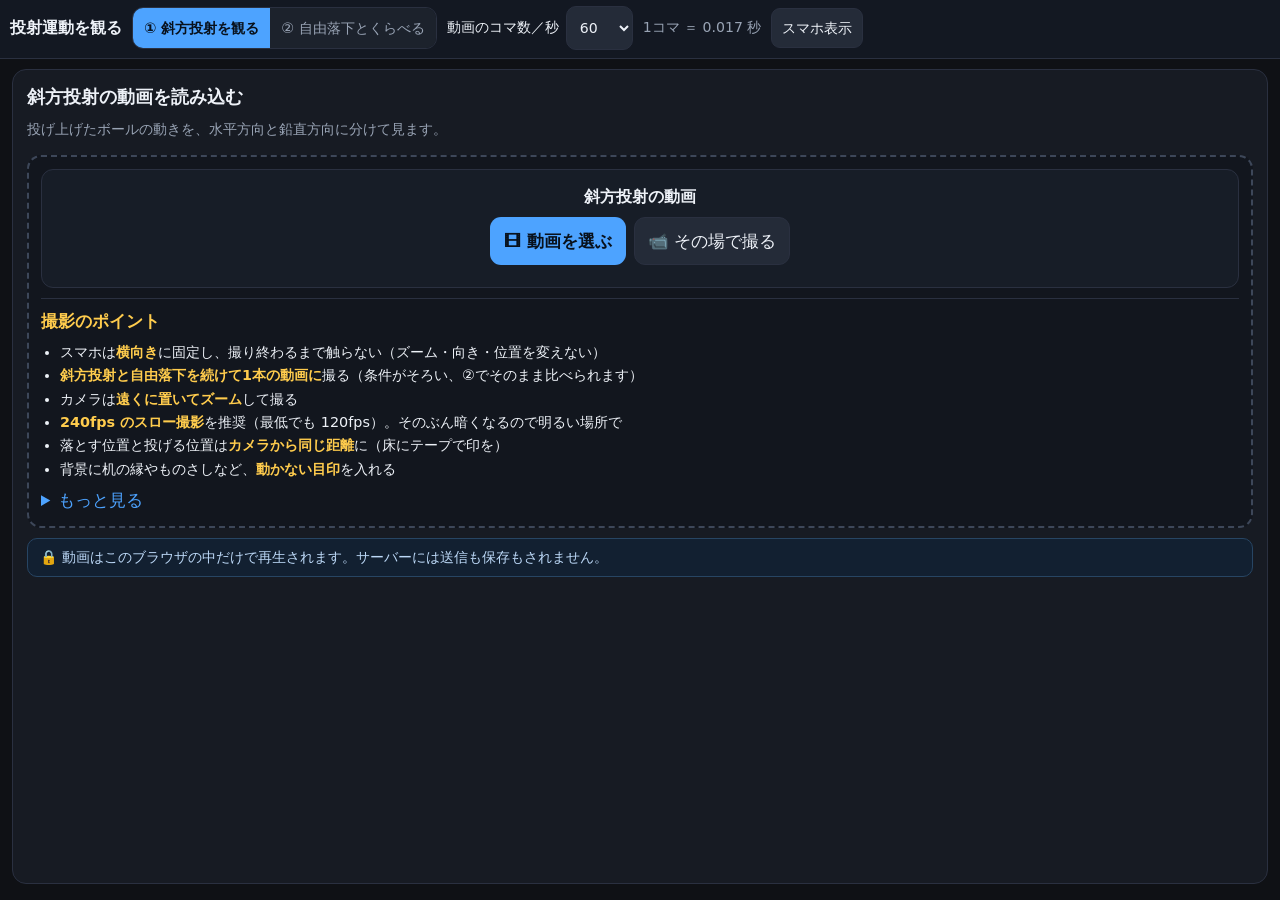
==== commit bf5370cf: "PC・タブレットを左右2カラムにする 縦に積んだままだと映像が画面を占め、設定欄まで下げると映像も 再生ボタンも画面外に出てしまい、確かめながら調整できなかった。  左70%に映像と操作バー、右30%" ====
--- a/src/app.html
+++ b/src/app.html
@@ -113,6 +113,8 @@
 
 <!-- ================= ステージ ================= -->
 <section class="card hidden" id="secStage">
+  <!-- 左：映像と操作バー／右：設定。body.split のとき横に並びます。 -->
+  <div id="stageCol">
   <div class="stage one" id="stage">
     <div class="panel off" data-side="O1">
       <div class="vp" data-vp="O1"><video data-video="O1" playsinline webkit-playsinline muted preload="auto"></video><div class="ovl" data-ovl="O1"></div></div>
@@ -168,6 +170,9 @@
     </p>
   </div>
 
+  </div><!-- /#stageCol -->
+
+  <div id="ctrlCol">
   <div class="tabs" id="tabs"></div>
   <div id="panes">
 
@@ -253,6 +258,50 @@
       <button class="btn" id="obDtNext">Δt すすむ ▶</button>
     </div>
     <p class="mut small" style="margin:8px 0 0">Δt ごとに、線を1本ずつ通りますか。</p>
+  </div>
+
+  <div class="subcard">
+    <h3>4. ストロボにする</h3>
+    <div class="row">
+      <button class="btn warn" id="obStrobe">ストロボにする</button>
+      <div class="seg sm hidden" id="obSbSeg">
+        <button data-sb="light" class="on">明るい球</button><button data-sb="dark">暗い球</button>
+      </div>
+    </div>
+    <div id="obSbRow" class="hidden">
+      <p class="mut small" style="margin:8px 0 0"><b>「Δt すすむ」で1つずつ増え、「Δt もどる」で1つ消えます。</b>
+        押す前に「次はどこに出ると思う？」と聞いてみてください。</p>
+      <div class="row" style="margin-top:8px">
+        <button class="btn sm" id="obSbAdd">今の位置を足す</button>
+        <button class="btn sm" id="obSbUndo">1つ消す</button>
+        <button class="btn sm" id="obSbClear">全部消す</button>
+        <button class="btn sm" id="obSbPng">画像で保存</button>
+        <span class="big" id="obSbCount">0 個</span>
+      </div>
+      <p class="mut small" style="margin:8px 0 0">球が背景より<b>明るい</b>か<b>暗い</b>かで切り替えます。合わないほうを選ぶと球が残りません。</p>
+    </div>
+  </div>
+
+  <div class="subcard">
+    <h3>5. 鉛直も見る（横線）</h3>
+    <div class="row">
+      <button class="btn warn" id="obHL">横線を出す</button>
+      <button class="btn sm" id="obHLApex">最高点にそろえる</button>
+    </div>
+    <p class="mut small" style="margin:8px 0 0" id="obHLRead">—</p>
+    <p class="mut small" style="margin:8px 0 0">オレンジの線を<b>最高点の高さ</b>に、その次の線を<b>Δt あとの高さ</b>に合わせます。
+      その先の線はドラッグできません。<b>「等加速度ならここ」という予測</b>だからです。</p>
+    <p class="mut small" style="margin:8px 0 0">右の数字は<b>線の位置</b>（最高点からの落下距離）で <b>0, 1, 4, 9, 16, 25</b>。
+      そのすぐ左の目盛りは<b>1単位ずつ</b>刻んであり、長い刻みが5つおきです。
+      上から数えれば位置が、<b>線と線のあいだを数えれば 1, 3, 5, 7, 9</b> が出ます。</p>
+    <details><summary>位置は 1, 4, 9, 16／あいだは 1, 3, 5, 7</summary><div class="db">
+      最高点からの落下距離は、Δt を1つの単位として <b>1, 4, 9, 16 …（＝ k²）</b>に比例します。これが線の位置です。<br>
+      そこから <b>となりあう線のあいだの距離</b>を引き算すると
+      4−1＝3、9−4＝5、16−9＝7 となって、<b>1, 3, 5, 7 …</b> という奇数が出てきます。
+      （k² − (k−1)² ＝ 2k−1 なので、必ず奇数になります。）<br>
+      間隔がどんどん広がることは目で見てわかりますが、その広がり方が<b>数えられる整数</b>になっているところが大事です。
+      水平方向が 1, 1, 1, 1 … の等間隔なのと見くらべてください。
+    </div></details>
   </div>
 </div>
 
@@ -453,6 +502,7 @@
     <div class="stepinfo"><b id="stepTitle">—</b><span class="mut small" id="stepCount"></span></div>
     <button class="btn primary" id="stepNext">次へ →</button>
   </div>
+  </div><!-- /#ctrlCol -->
 </section>
 
 </div><!-- /wrap -->
--- a/src/style.css
+++ b/src/style.css
@@ -131,6 +131,9 @@
 
 /* ---- オーバーレイの線 ---- */
 .ovl{position:absolute;inset:0;pointer-events:none;overflow:hidden;z-index:3}
+/* ストロボの合成画。映像とまったく同じ場所・同じ大きさに重ねる（変形も同じものを当てる）。 */
+.vp canvas.strobe{position:absolute;inset:0;width:100%;height:100%;object-fit:contain;
+  background:transparent;pointer-events:none;z-index:2}
 .ovl.noev>*{pointer-events:none!important}
 .hline{position:absolute;left:0;right:0;height:0;pointer-events:auto;cursor:ns-resize;touch-action:none}
 .hline::before{content:"";position:absolute;left:0;right:0;top:-14px;height:30px}
@@ -149,7 +152,16 @@
 .hline.guide .tag{background:var(--ok);color:#04150b}
 .hline.mark .tag{background:var(--mk);color:#2a0020}
 .hline.rule .tag{left:auto;right:5px;top:-11px;background:rgba(0,0,0,.65);color:var(--acc2)}
-.hline.rule.o .tag{color:#ff9f43}
+.hline.rule.o .tag{color:#ff9f43;top:-27px}   /* 0 の札は1段上へ。1 の線と近いと札どうしが重なるため */
+/* 右の数字（最高点からの落下距離）のすぐ左に立てる目盛り。
+   数字だけだと信じるしかないので、1単位ずつ刻んで数えられるようにする。
+   刻みの幅はどこでも同じ（＝ hlU）なので、上から数えれば 1, 4, 9, 16, 25 が、
+   線と線のあいだを数えれば 1, 3, 5, 7, 9 が、同じ1本の目盛りから読める。
+   5つおきを長くしてあるので、16 や 25 を1本ずつ数えずに済む。 */
+.posruler{position:absolute;right:32px;width:20px;pointer-events:none;color:var(--acc2)}
+.posruler .psp{position:absolute;right:0;top:0;bottom:0;width:0;border-right:2px solid currentColor;opacity:.9}
+.posruler .pt{position:absolute;right:0;width:8px;height:0;border-top:1.5px solid currentColor;opacity:.85}
+.posruler .pt.maj{width:17px;opacity:1;border-top-width:2px}
 .dot{position:absolute;width:15px;height:15px;margin:-7.5px 0 0 -7.5px;border-radius:50%;
   border:2px solid #fff;box-shadow:0 0 0 2px rgba(0,0,0,.55)}
 .dot.d1{background:var(--ok)} .dot.d2{background:var(--acc2)}
@@ -305,3 +317,67 @@
 body.compact .tabpane{border-radius:10px;padding:12px}
 body.compact .grid2{gap:8px}
 body.compact .subcard{padding:10px}
+
+/* =========================================================
+   広い画面（先生のPC・タブレット）用の外枠
+   body.split のときだけ効きます。中身の作りはスマホ表示と同じです。
+
+   左（70%）に映像と操作バー、右（30%）に設定を置き、
+   スクロールするのは右の設定だけ。設定をいじりながら映像と
+   再生ボタンが見えている状態を、常に保つのが目的です。
+   ========================================================= */
+body.split #app{height:100dvh;overflow:hidden}
+body.split .wrap{flex:1;min-height:0;display:flex;flex-direction:column;
+  padding:10px 12px calc(6px + env(safe-area-inset-bottom));overflow:hidden}
+
+/* 読み込み画面はスクロールさせる。動画が入って1行に畳んだら固定に戻す */
+body.split #secLoad{flex:1 1 auto;min-height:0;overflow-y:auto;margin-bottom:10px}
+body.split #secLoad.collapsed{flex:0 0 auto;overflow:visible;padding:8px 12px}
+
+/* 左70%／右30%。右は狭くなりすぎないよう下限を決めておく */
+body.split #secStage{flex:1 1 auto;min-height:0;display:grid;
+  grid-template-columns:1fr minmax(300px,30%);gap:12px;
+  overflow:hidden;margin-bottom:0}
+body.split #stageCol,body.split #ctrlCol{display:flex;flex-direction:column;
+  min-width:0;min-height:0}
+
+/* ---- 左：映像と操作バー ---- */
+/* 映像は残りの高さいっぱい。高さは中身に左右させない（compact と同じ理由で、
+   映像の枠の大きさをパネルの高さから計算しているため）。 */
+body.split .stage{flex:1 1 auto;min-height:0;gap:6px}
+body.split .stage.one,body.split .stage.over,body.split .stage.side{grid-template-rows:1fr}
+body.split .stage.stack{grid-template-rows:1fr 1fr}
+body.split .panel{min-height:0;display:flex;align-items:center;justify-content:center}
+body.split .vp{position:relative;inset:auto;aspect-ratio:auto}
+body.split .transport{flex:0 0 auto;margin-top:8px}
+
+/* ---- 右：設定 ---- */
+body.split .tabs{margin:0}
+body.split #panes{flex:1 1 auto;min-height:0;overflow-y:auto;-webkit-overflow-scrolling:touch}
+/* 30% の幅では2列は窮屈なので、中の並びは1列に落とす */
+body.split #ctrlCol .grid2{grid-template-columns:1fr}
+body.split #ctrlCol .grid6{grid-template-columns:repeat(3,1fr)}
+body.split #ctrlCol .slider{grid-template-columns:56px 1fr 64px;gap:6px}
+body.split #ctrlCol .tabpane{padding:12px}
+
+/* ---- 右の下端：タブと併用するステップ送り ---- */
+/* タブで飛ぶこともできるが、初めての人は「次へ」だけ押していけば一周する。 */
+body.split #stepbar{flex:0 0 auto;margin-top:8px;padding:8px 0 0}
+body.split #stepbar .btn{min-height:44px}
+body.split #stepbar .stepinfo b{font-size:.9rem}
+
+/* タブは4つあり、30%の幅には横1列で収まらない。
+   スクロールで隠すと「奥にまだある」ことに気づけないので、
+   PCの2カラムでは丸いボタンにして折り返す。 */
+body.split .tabs{flex-wrap:wrap;overflow:visible;gap:5px}
+body.split .tabs button{border:1px solid var(--line);border-radius:10px;
+  padding:6px 10px;font-size:.86rem;min-height:40px}
+body.split .tabs button.on{background:var(--acc);color:#08111c;border-color:var(--acc)}
+body.split .tabpane{border-radius:10px}
+body.split #panes{margin-top:8px}
+
+/* 幅が足りないときは見出しを省いて、ヘッダーを1行に収める */
+@media(max-width:960px){
+  body.split .brand{display:none}
+  body.split #fpsHint{display:none}
+}
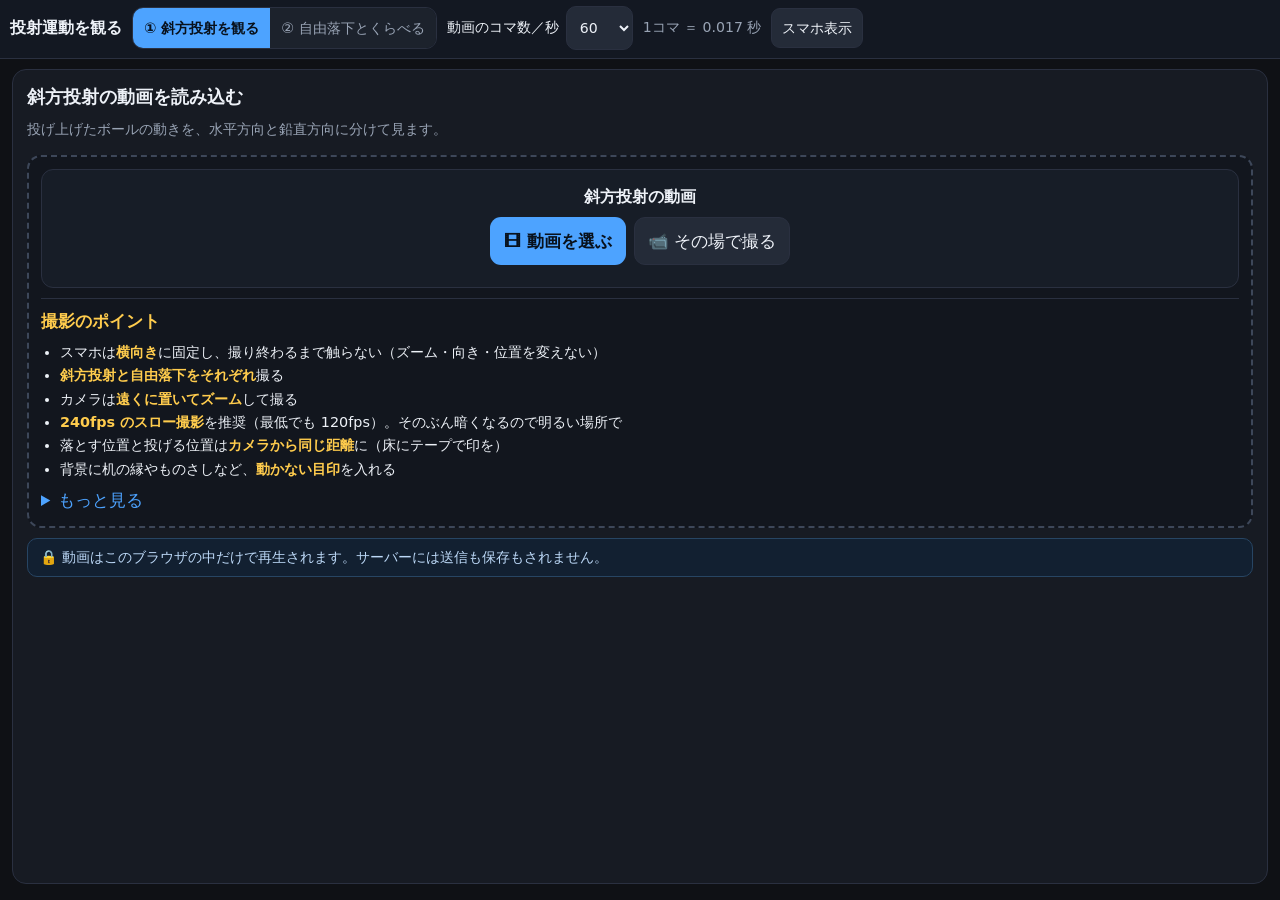
==== commit 1c85b6a9: "最高点さがし用の水平線を、探している画面に置く - ①「区間を決める」に高さの線（ドラッグ／ボールをタップで設置）を追加 - ②「開始点」にガイド線ボタンを追加（「表示」タブと状態を共有）  Co-A" ====
--- a/src/app.html
+++ b/src/app.html
@@ -89,7 +89,7 @@
       <b>撮影のポイント</b>
       <ul>
         <li>スマホは<b>横向き</b>に固定し、撮り終わるまで触らない（ズーム・向き・位置を変えない）</li>
-        <li><b>斜方投射と自由落下を続けて1本の動画に</b>撮る（条件がそろい、②でそのまま比べられます）</li>
+        <li><b>斜方投射と自由落下をそれぞれ</b>撮る</li>
         <li>カメラは<b>遠くに置いてズーム</b>して撮る</li>
         <li><b>240fps のスロー撮影</b>を推奨（最低でも 120fps）。そのぶん暗くなるので明るい場所で</li>
         <li>落とす位置と投げる位置は<b>カメラから同じ距離</b>に（床にテープで印を）</li>
@@ -189,6 +189,14 @@
   <div class="stepline"><span class="num" id="obN3">3</span>
     <button class="btn" data-mark="fEnd">ここを「おわり」に</button>
     <span class="mut small">おわり <b id="obVEnd">—</b></span></div>
+  <div class="subcard">
+    <h3>高さの線であたりをつける</h3>
+    <div class="row">
+      <button class="btn" id="obRG">高さの線を出す</button>
+      <button class="btn sm" id="obRGpick">ボールをタップ</button>
+    </div>
+    <p class="mut small" style="margin:8px 0 0">ボールの上端に線を合わせ、コマ送りします。線を<b>越えなくなった</b>あたりが最高点です。線はドラッグでも動かせます。</p>
+  </div>
   <div class="note small" style="margin-top:10px">最高点は「上がるのが止まって、下がり始める直前のコマ」です。迷ったら、上下の動きがいちばん小さいところを選んでください。</div>
   <div class="row" style="margin-top:10px">
     <button class="btn ok" id="obRangeDone">決まった → 水平を見る</button>
@@ -402,6 +410,10 @@
         <button class="btn sm" data-cmadj="R,1">＋1コマ</button>
         <span class="mut small">開始点 <b data-sf2="R">0</b> コマ（<b data-st2="R">0.000</b> s）</span></div>
     </div>
+  </div>
+  <div class="row" style="margin-top:12px">
+    <button class="btn" id="cmGuideToggle2">ガイド線を表示</button>
+    <span class="mut small">水平の線をボールの上端に合わせてコマ送りすると、線を越えなくなるところが最高点です（線はドラッグで移動）。</span>
   </div>
   <p class="mut small" style="margin-bottom:0">最高点は「上向きの動きが止まって下向きに変わる直前のコマ」です。左右どちらも設定すると、シークバーの 0 が両方の開始点になります。</p>
 </div>
--- a/src/style.css
+++ b/src/style.css
@@ -381,3 +381,18 @@
   body.split .brand{display:none}
   body.split #fpsHint{display:none}
 }
+
+/* ---------------------------------------------------------
+   2カラム用の入れ物（#stageCol／#ctrlCol）は、スマホ表示では
+   「無かったこと」にする。
+   これがないと .stage や #panes が #secStage の直接の子でなくなり、
+   下の flex 指定が丸ごと効かなくなって、設定欄がスクロールしなくなる。
+   --------------------------------------------------------- */
+body.compact #stageCol,body.compact #ctrlCol{display:contents}
+
+/* 拡大中の説明は3行あり、狭い画面では設定欄を押しつぶしてしまう。
+   ここでは出さず、拡大した最初の1回だけトーストで伝える（10-shell.js）。 */
+body.compact #zoomHint{display:none}
+
+/* 画面が短い端末では映像を少し譲って、下の「次へ」まで画面に収める */
+@media(max-height:720px){body.compact .stage{height:32dvh}}
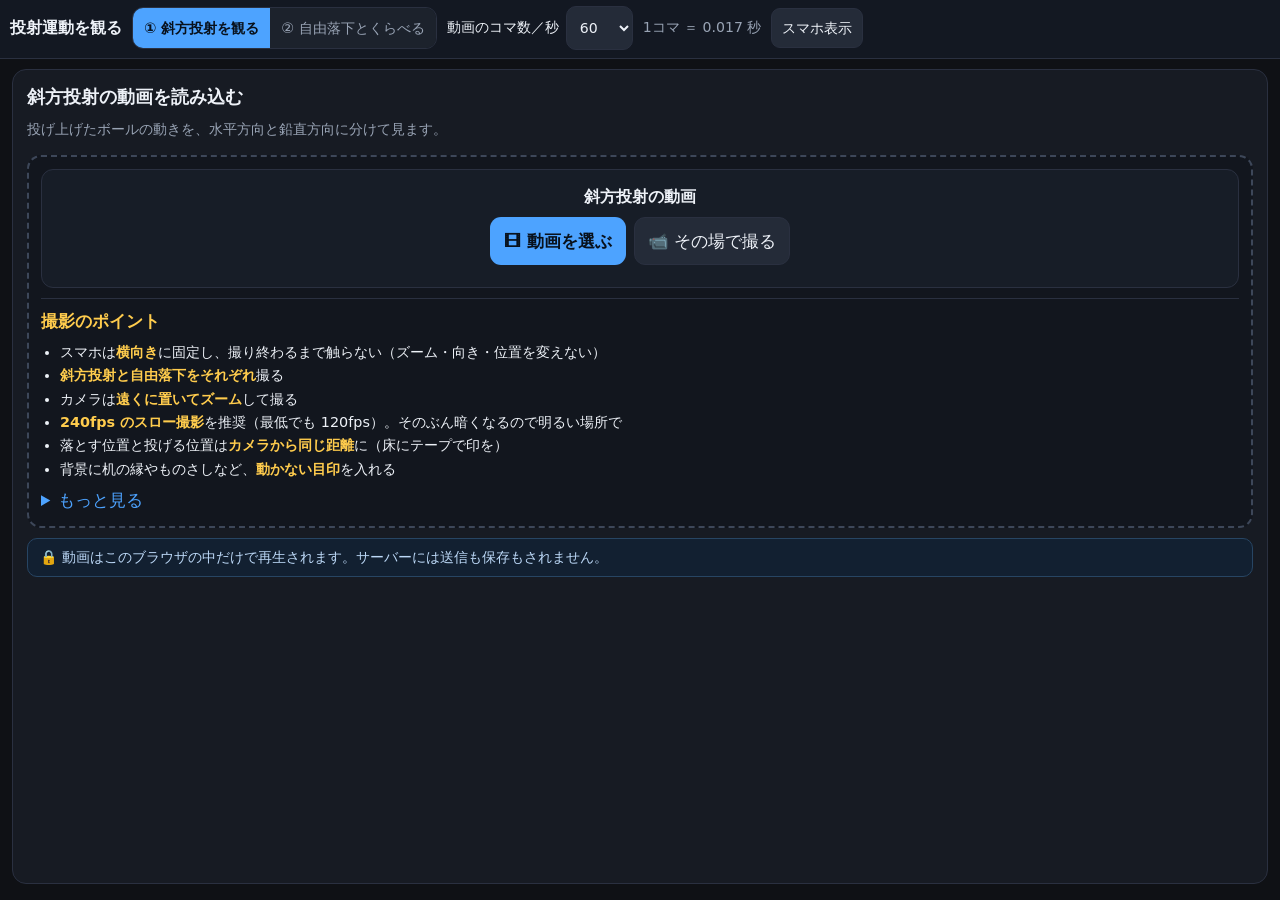
==== commit 8fce3f66: "②に左右そろえたストロボを足す（①からΔtと横線の高さを引き継ぐ）" ====
--- a/src/app.html
+++ b/src/app.html
@@ -102,7 +102,7 @@
         <p>・<b>「超スローモーション」は避ける</b>：一部の機種にある、コマを補間して作るモードです。実際には撮影されていないコマが混ざるので、物理の観察には使えません。素直な 120／240fps のスローを選んでください。</p>
         <p>・<b>斜めに投げる</b>：真上に投げると水平成分が見えません。30〜60度くらいの角度で、画面を横切るように飛ばしてください。</p>
         <p>・<b>手をはなれた後だけ</b>を観察します。手で押している間は力がはたらいているので、法則が違います。</p>
-        <p>・<b>最高点は目で1コマを選ばない</b>：最高点の近くではボールがほとんど動かず、どのコマも同じに見えます。fps を上げても目視の精度は上がりません。「鉛直：時間反転」のミラー再生で上りと下りを重ね、ぴったり合う位置を探すほうが正確です。</p>
+        <p>・<b>最高点は目で1コマを選ばない</b>：最高点の近くではボールがほとんど動かず、どのコマも同じに見えます。fps を上げても目視の精度は上がりません。「鉛直：逆再生すると？」のミラー再生で上りと下りを重ね、ぴったり合う位置を探すほうが正確です。</p>
         <p>・<b>ものさしを一緒に写す</b>：鉛直に立てたものさしを画面内に入れておくと、落下距離を実際の長さで読み取れます。</p>
       </div></details>
     </div>
@@ -205,7 +205,7 @@
 </div>
 
 <div class="tabpane hidden" data-pane="observe:h">
-  <p style="margin-top:0">斜方投射された物体が<b>帯の中に収まり続ける</b>カメラ速度を探し出そう。</p>
+  <p style="margin-top:0">カメラ（＝帯）は水平方向に<b>一定の速度</b>で動きます。速度を調整して、ちょうど良い値を探そう。</p>
 
   <div class="subcard">
     <h3>1. 帯を置く</h3>
@@ -291,7 +291,48 @@
   </div>
 
   <div class="subcard">
-    <h3>5. 鉛直も見る（横線）</h3>
+    <h3>5. ずらして重ねる</h3>
+    <p class="mut small" style="margin:0 0 8px">いま作ったストロボ写真を、<b>時間に比例して横にずらして</b>重ね直します。
+      撮り直しはしません。同じコマの、重ね方だけを変えます。</p>
+    <div class="row">
+      <button class="btn warn" id="obShift" disabled>ずらして重ねる</button>
+      <span class="mut small" id="obShiftHint">先に <b>4</b> の「ストロボにする」で球をいくつか置いてください。</span>
+    </div>
+    <div id="obShiftRow" class="hidden">
+      <div class="slider"><span>ずらす速さ</span>
+        <input type="range" id="obShiftV" min="-1.5" max="1.5" step="0.005" value="0">
+        <input type="number" id="obShiftVnum" class="numin" step="0.001" value="0.000"></div>
+      <div class="grid6">
+        <button class="btn sm" data-shiftv="-0.05">−0.05</button>
+        <button class="btn sm" data-shiftv="-0.005">−0.005</button>
+        <button class="btn sm" data-shiftv="-0.001">−0.001</button>
+        <button class="btn sm" data-shiftv="0.001">＋0.001</button>
+        <button class="btn sm" data-shiftv="0.005">＋0.005</button>
+        <button class="btn sm" data-shiftv="0.05">＋0.05</button>
+      </div>
+      <div class="row" style="margin-top:10px">
+        <button class="btn sm" id="obShiftZero">0 に戻す</button>
+        <button class="btn sm" id="obShiftFromCam">2 で測った速さを入れる</button>
+        <button class="btn sm" id="obShiftPng">画像で保存</button>
+      </div>
+      <p class="mut small" style="margin:8px 0 0" id="obShiftRead">—</p>
+      <p class="mut small" style="margin:8px 0 0">球が<b>縦一列</b>になる速さをさがしてください。
+        <b>1</b> で「ボールをタップ」してあれば、そろった球はその<b>青い線の上</b>に来ます（線はドラッグでも動きます）。
+        縦に並んだら、そのまま <b>6</b> の横線を出して間隔を数えます。</p>
+      <details><summary>これで何が言えるのか</summary><div class="db">
+        ずらす量は<b>時間に比例</b>させています（Δt ごとに同じだけ）。ですから
+        「同じだけずつずらすと縦一列になる」ことと「水平方向が等速である」ことは、同じことを言っています。<br>
+        球を置いていく作業そのものは、ずらしとは関係なく素のまま行われています。
+        あとから重ね方だけを変えているので、<b>並んだのはアプリがそう並べたから</b>にはなりません。<br>
+        先に速さを測らず、<b>縦に並ぶまで動かして速さを探す</b>順番でもかまいません。
+        そうして見つけた値と、<b>2</b> で最初と最後の2点から測った値が一致します。
+      </div></details>
+      <p class="mut small" style="margin:8px 0 0">ずらしているあいだ、<b>縦線</b>と「等速ならここ」は消えます（ずらした画では意味が変わるため）。</p>
+    </div>
+  </div>
+
+  <div class="subcard">
+    <h3>6. 鉛直も見る（横線）</h3>
     <div class="row">
       <button class="btn warn" id="obHL">横線を出す</button>
       <button class="btn sm" id="obHLApex">最高点にそろえる</button>
@@ -315,7 +356,7 @@
 
 <div class="tabpane hidden" data-pane="observe:v">
   <p style="margin-top:0">最高点を <b>t = 0</b> として、<b>下り（+t）</b>と<b>上りの逆再生（−t）</b>を同時に流します。
-    ふたつは同じに見えますか。</p>
+    ふたつはどう見えますか。</p>
   <div class="row"><span class="small">並べ方</span>
     <div class="seg sm" id="obMirSeg">
       <button data-m="side" class="on">左右に並べる</button><button data-m="over">重ねる</button>
@@ -476,6 +517,59 @@
   <p class="mut small" style="margin-bottom:0">授業では「予想 → 再生 → 確認」の順に。まず何も出さずに予想させ、再生してから目盛りを重ねると効果的です。</p>
 </div>
 
+<div class="tabpane hidden" data-pane="compare:strobe">
+  <p class="mut small" style="margin-top:0">Δt ごとに1コマずつ置いていき、左右それぞれにストロボ写真を作ります。
+    左右は同じ時計で進むので、「Δt すすむ」を1回押すと<b>両方に1つずつ</b>増えます。</p>
+  <div class="subcard">
+    <h3>1. Δt（何コマごとに置くか）</h3>
+    <div class="row"><span class="small">Δt ＝</span><select id="cmDtSel"></select>
+      <span class="big" id="cmDtRead">—</span></div>
+    <div class="row" style="margin-top:10px">
+      <button class="btn sm" id="cmFromOb">① の設定を引き継ぐ（Δt・横線の高さ）</button>
+      <span class="mut small" id="cmFromObMsg"></span>
+    </div>
+    <p class="mut small" style="margin:8px 0 0">①「斜方投射を観る」で使った Δt と、横線の 0 の位置・間隔をそのまま持ってきます。
+      同じ刻み・同じ高さでそろえておけば、①で見た絵とそのまま見くらべられます。</p>
+  </div>
+
+  <div class="subcard">
+    <h3>2. ストロボにする</h3>
+    <div class="row">
+      <button class="btn warn" id="cmStrobe">ストロボにする</button>
+      <div class="seg sm hidden" id="cmSbSeg">
+        <button data-cmsb="light" class="on">明るい球</button><button data-cmsb="dark">暗い球</button>
+      </div>
+    </div>
+    <div id="cmSbRow" class="hidden">
+      <p class="mut small" style="margin:8px 0 0"><b>「Δt すすむ」で左右に1つずつ増え、「Δt もどる」で1つ消えます。</b>
+        押す前に「次はどこに出ると思う？」と聞いてみてください。</p>
+      <div class="grid2" style="margin-top:8px">
+        <button class="btn" id="cmDtPrev">◀ Δt もどる</button>
+        <button class="btn" id="cmDtNext">Δt すすむ ▶</button>
+      </div>
+      <div class="row" style="margin-top:8px">
+        <button class="btn sm" id="cmSbAdd">今の位置を足す</button>
+        <button class="btn sm" id="cmSbUndo">1つ消す</button>
+        <button class="btn sm" id="cmSbClear">全部消す</button>
+        <button class="btn sm" id="cmSbPng">画像で保存</button>
+        <span class="big" id="cmSbCount">0 個</span>
+      </div>
+      <p class="mut small" style="margin:8px 0 0">球が背景より<b>明るい</b>か<b>暗い</b>かで切り替えます。合わないほうを選ぶと球が残りません。</p>
+    </div>
+  </div>
+
+  <div class="subcard">
+    <h3>3. 横線をそろえて見る</h3>
+    <div class="row">
+      <button class="btn" id="cmRulerToggle2">目盛りを表示</button>
+      <span class="mut small">左右の同じ高さに引かれます。「0」の線を物体の位置に、「1」の線をドラッグして間隔を決めます</span>
+    </div>
+    <p class="mut small" style="margin:8px 0 0" id="cmSbRead">—</p>
+    <p class="mut small" style="margin:8px 0 0">「そろえる」で高さを合わせてあれば、左右の球は毎回<b>同じ線の上</b>に並ぶはずです。
+      ずれていく場合は、大きさ（「調整」タブ）か開始点のどちらかが合っていません。</p>
+  </div>
+</div>
+
 <div class="tabpane hidden" data-pane="compare:adjust">
   <p class="mut small" style="margin-top:0">1本の動画を左右に使っている場合は撮影条件が同一なので、通常この調整は不要です。</p>
   <div class="grid2">
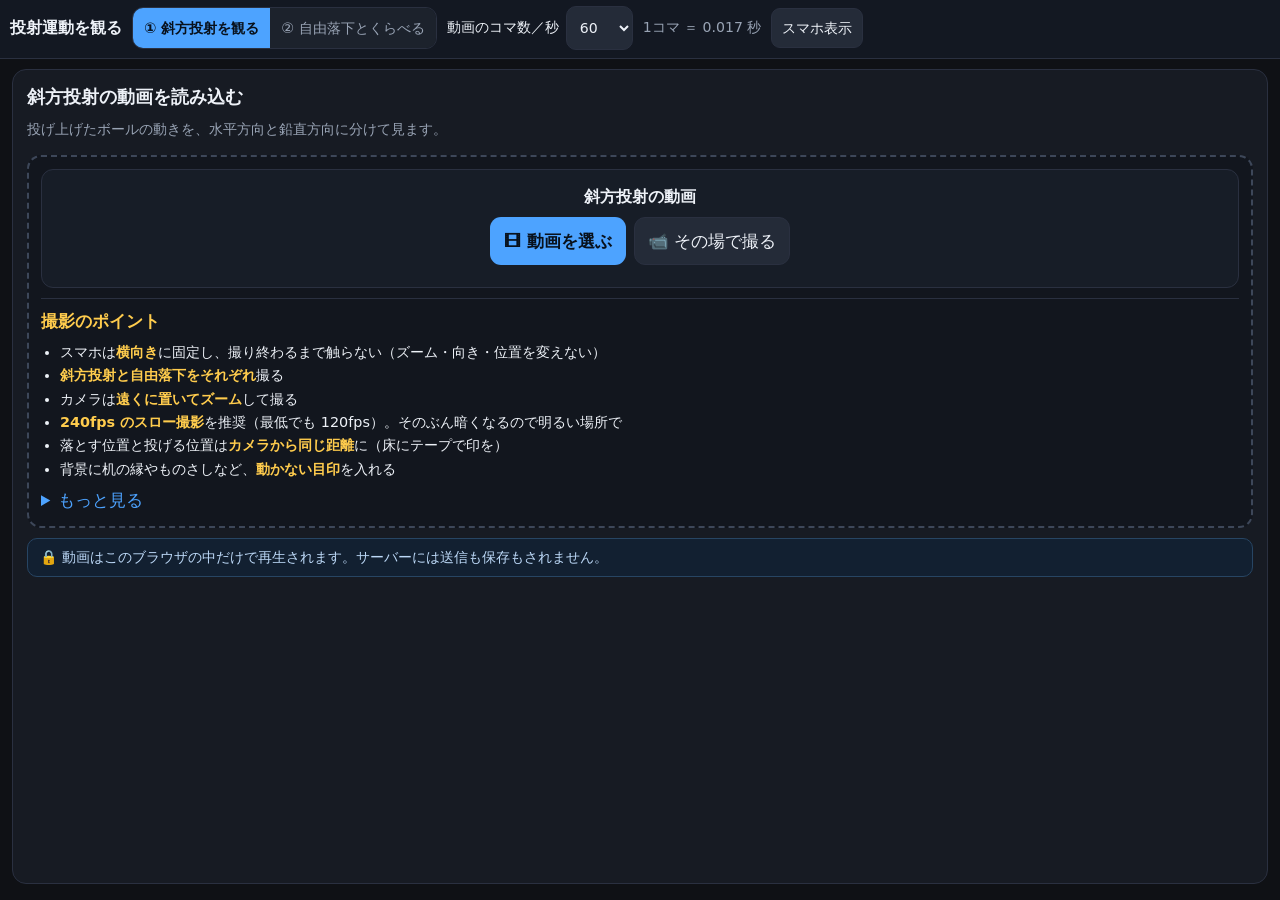
==== commit 41d7224f: "..." ====
--- a/src/app.html
+++ b/src/app.html
@@ -215,8 +215,16 @@
     </div>
     <div id="obBandRow" class="hidden">
       <div class="slider"><span>位置</span><input type="range" id="obCamX" min="0" max="1" step="0.005" value="0.5"><span class="v"><b id="obCamXv">50%</b></span></div>
-      <div class="slider"><span>幅</span><input type="range" id="obMaskW" min="0.02" max="0.5" step="0.01" value="0.06"><span class="v"><b id="obMaskWv">6%</b></span></div>
-      <p class="mut small" style="margin:0">幅はボールの大きさくらいに。帯はドラッグでも動きます。</p>
+      <div class="grid6">
+        <button class="btn sm" data-camdx="-0.02">−0.02</button>
+        <button class="btn sm" data-camdx="-0.005">−0.005</button>
+        <button class="btn sm" data-camdx="-0.001">−0.001</button>
+        <button class="btn sm" data-camdx="0.001">＋0.001</button>
+        <button class="btn sm" data-camdx="0.005">＋0.005</button>
+        <button class="btn sm" data-camdx="0.02">＋0.02</button>
+      </div>
+      <div class="slider"><span>幅</span><input type="range" id="obMaskW" min="0.015" max="0.5" step="0.005" value="0.06"><span class="v"><b id="obMaskWv">6%</b></span></div>
+      <p class="mut small" style="margin:0">幅はボールの大きさくらいに。帯はドラッグでも動きます。細かい位置は上のボタンで詰められます。</p>
     </div>
   </div>
 
@@ -241,35 +249,26 @@
     <div id="obMaskRow" class="hidden">
       <div class="slider"><span>帯の外を隠す</span><input type="range" id="obMaskOp" min="0" max="1" step="0.05" value="0.75"><span class="v"><b id="obMaskOpv">75%</b></span></div>
       <div class="slider"><span>中央の線</span><input type="range" id="obLineOp" min="0" max="1" step="0.05" value="0.5"><span class="v"><b id="obLineOpv">50%</b></span></div>
-      <div class="slider"><span>帯の塗り</span><input type="range" id="obBandOp" min="0" max="0.6" step="0.02" value="0"><span class="v"><b id="obBandOpv">0%</b></span></div>
-      <p class="mut small" style="margin:0">合ってきたら外を濃くして、もう一度。<br>
-        帯の<b>ふち</b>の線は「帯の外を隠す」で出ています。中央の線とは別ものです。</p>
-    </div>
-  </div>
-
-  <div class="subcard">
-    <h3>3. Δt ずつ進めて確かめる</h3>
+      <p class="mut small" style="margin:0">合ってきたら外を濃くして、もう一度。</p>
+    </div>
+  </div>
+
+  <div class="subcard">
+    <h3>3. Δt ずつ進める</h3>
     <div class="row"><span class="small">Δt ＝</span><select id="obDtSel"></select>
       <span class="big" id="obDtRead">—</span></div>
     <p class="mut small" style="margin:6px 0 0" id="obGridSrc"></p>
-    <details><summary>なぜ Δt で測るのか</summary><div class="db">
-      「1コマ」は端末によって 1/30 秒だったり 1/240 秒だったりします。そこで観察の単位には
-      <b>Δt ＝ 何コマ分</b>という時間を使い、コマ数と秒の両方を表示しています。
-      等速かどうかの判定は fps に関係しません。fps が効くのは「Δt が何秒か」を数値で言うときだけです。
-    </div></details>
-    <div class="row" style="margin-top:10px">
-      <button class="btn warn" id="obGrid" disabled>縦線を出す</button>
-      <button class="btn sm" id="obPred" disabled>等速ならここ</button>
-    </div>
-    <div class="grid2" style="margin-top:8px">
+    <div class="steprow">
+      <button class="btn sm" id="obHome3">⏮ 先頭</button>
       <button class="btn" id="obDtPrev">◀ Δt もどる</button>
       <button class="btn" id="obDtNext">Δt すすむ ▶</button>
     </div>
-    <p class="mut small" style="margin:8px 0 0">Δt ごとに、線を1本ずつ通りますか。</p>
-  </div>
-
-  <div class="subcard">
-    <h3>4. ストロボにする</h3>
+    <p class="mut small" style="margin:8px 0 0">ボールは帯の中にとどまり続けますか。</p>
+  </div>
+
+  <div class="subcard">
+    <h3>4. 2. をストロボにする</h3>
+    <p class="mut small" style="margin:0 0 8px">動くカメラから見たまま、通り過ぎた位置を1つずつ残していきます。</p>
     <div class="row">
       <button class="btn warn" id="obStrobe">ストロボにする</button>
       <div class="seg sm hidden" id="obSbSeg">
@@ -277,8 +276,11 @@
       </div>
     </div>
     <div id="obSbRow" class="hidden">
-      <p class="mut small" style="margin:8px 0 0"><b>「Δt すすむ」で1つずつ増え、「Δt もどる」で1つ消えます。</b>
-        押す前に「次はどこに出ると思う？」と聞いてみてください。</p>
+      <div class="steprow">
+        <button class="btn sm" id="obSbHome">はじめから</button>
+        <button class="btn" id="obDtPrev2">◀ Δt もどる</button>
+        <button class="btn" id="obDtNext2">Δt すすむ ▶</button>
+      </div>
       <div class="row" style="margin-top:8px">
         <button class="btn sm" id="obSbAdd">今の位置を足す</button>
         <button class="btn sm" id="obSbUndo">1つ消す</button>
@@ -287,47 +289,44 @@
         <span class="big" id="obSbCount">0 個</span>
       </div>
       <p class="mut small" style="margin:8px 0 0">球が背景より<b>明るい</b>か<b>暗い</b>かで切り替えます。合わないほうを選ぶと球が残りません。</p>
-    </div>
-  </div>
-
-  <div class="subcard">
-    <h3>5. ずらして重ねる</h3>
-    <p class="mut small" style="margin:0 0 8px">いま作ったストロボ写真を、<b>時間に比例して横にずらして</b>重ね直します。
-      撮り直しはしません。同じコマの、重ね方だけを変えます。</p>
-    <div class="row">
-      <button class="btn warn" id="obShift" disabled>ずらして重ねる</button>
-      <span class="mut small" id="obShiftHint">先に <b>4</b> の「ストロボにする」で球をいくつか置いてください。</span>
-    </div>
-    <div id="obShiftRow" class="hidden">
-      <div class="slider"><span>ずらす速さ</span>
-        <input type="range" id="obShiftV" min="-1.5" max="1.5" step="0.005" value="0">
-        <input type="number" id="obShiftVnum" class="numin" step="0.001" value="0.000"></div>
+      <div class="row" style="margin-top:12px"><span class="small">カメラの速さを詰める</span>
+        <span class="mut small">いま <b id="obSbVx">0.000</b> 画面幅/秒</span></div>
       <div class="grid6">
-        <button class="btn sm" data-shiftv="-0.05">−0.05</button>
-        <button class="btn sm" data-shiftv="-0.005">−0.005</button>
-        <button class="btn sm" data-shiftv="-0.001">−0.001</button>
-        <button class="btn sm" data-shiftv="0.001">＋0.001</button>
-        <button class="btn sm" data-shiftv="0.005">＋0.005</button>
-        <button class="btn sm" data-shiftv="0.05">＋0.05</button>
-      </div>
-      <div class="row" style="margin-top:10px">
-        <button class="btn sm" id="obShiftZero">0 に戻す</button>
-        <button class="btn sm" id="obShiftFromCam">2 で測った速さを入れる</button>
-        <button class="btn sm" id="obShiftPng">画像で保存</button>
-      </div>
-      <p class="mut small" style="margin:8px 0 0" id="obShiftRead">—</p>
-      <p class="mut small" style="margin:8px 0 0">球が<b>縦一列</b>になる速さをさがしてください。
-        <b>1</b> で「ボールをタップ」してあれば、そろった球はその<b>青い線の上</b>に来ます（線はドラッグでも動きます）。
-        縦に並んだら、そのまま <b>6</b> の横線を出して間隔を数えます。</p>
-      <details><summary>これで何が言えるのか</summary><div class="db">
-        ずらす量は<b>時間に比例</b>させています（Δt ごとに同じだけ）。ですから
-        「同じだけずつずらすと縦一列になる」ことと「水平方向が等速である」ことは、同じことを言っています。<br>
-        球を置いていく作業そのものは、ずらしとは関係なく素のまま行われています。
-        あとから重ね方だけを変えているので、<b>並んだのはアプリがそう並べたから</b>にはなりません。<br>
-        先に速さを測らず、<b>縦に並ぶまで動かして速さを探す</b>順番でもかまいません。
-        そうして見つけた値と、<b>2</b> で最初と最後の2点から測った値が一致します。
-      </div></details>
-      <p class="mut small" style="margin:8px 0 0">ずらしているあいだ、<b>縦線</b>と「等速ならここ」は消えます（ずらした画では意味が変わるため）。</p>
+        <button class="btn sm" data-camv="-0.01">−0.01</button>
+        <button class="btn sm" data-camv="-0.005">−0.005</button>
+        <button class="btn sm" data-camv="-0.001">−0.001</button>
+        <button class="btn sm" data-camv="0.001">＋0.001</button>
+        <button class="btn sm" data-camv="0.005">＋0.005</button>
+        <button class="btn sm" data-camv="0.01">＋0.01</button>
+      </div>
+      <p class="mut small" style="margin:8px 0 0"><b>2</b> の「帯に収まるか」より、球が<b>一直線に並ぶか</b>のほうが細かいずれまで見えます。</p>
+      <div class="note good small" style="margin-top:12px">
+        動くカメラから見ると、こう見えました。もとの映像に戻したとき、これは何を意味するでしょう。
+        <div class="row" style="margin-top:8px">
+          <button class="btn sm warn" id="obSbToAll">映像全体のストロボを見る →</button>
+        </div>
+      </div>
+    </div>
+  </div>
+
+  <div class="subcard">
+    <h3>5. 映像全体のストロボ</h3>
+    <p class="mut small" style="margin:0 0 8px" id="obSbViewHint">先に <b>4</b> の「ストロボにする」で球をいくつか置いてください。</p>
+    <div class="seg sm hidden" id="obSbViewSeg">
+      <button data-sbv="cam" class="on">カメラから見る</button><button data-sbv="all">映像全体</button><button data-sbv="both">並べる</button>
+    </div>
+    <div id="obSbAllRow" class="hidden">
+      <div class="steprow">
+        <button class="btn sm" id="obSbHome2">はじめから</button>
+        <button class="btn" id="obDtPrev3">◀ Δt もどる</button>
+        <button class="btn" id="obDtNext3">Δt すすむ ▶</button>
+      </div>
+      <div class="row" style="margin-top:8px">
+        <button class="btn sm" id="obGrid" disabled>縦線を出す</button>
+        <button class="btn sm" id="obPred" disabled>等速ならここ</button>
+        <button class="btn sm" id="obSbPng2">画像で保存</button>
+      </div>
+      <p class="mut small" style="margin:8px 0 0">縦線の間隔は <b>カメラの速さ × Δt</b>。Δt ごとに、線を1本ずつ通りますか。</p>
     </div>
   </div>
 
@@ -340,17 +339,6 @@
     <p class="mut small" style="margin:8px 0 0" id="obHLRead">—</p>
     <p class="mut small" style="margin:8px 0 0">オレンジの線を<b>最高点の高さ</b>に、その次の線を<b>Δt あとの高さ</b>に合わせます。
       その先の線はドラッグできません。<b>「等加速度ならここ」という予測</b>だからです。</p>
-    <p class="mut small" style="margin:8px 0 0">右の数字は<b>線の位置</b>（最高点からの落下距離）で <b>0, 1, 4, 9, 16, 25</b>。
-      そのすぐ左の目盛りは<b>1単位ずつ</b>刻んであり、長い刻みが5つおきです。
-      上から数えれば位置が、<b>線と線のあいだを数えれば 1, 3, 5, 7, 9</b> が出ます。</p>
-    <details><summary>位置は 1, 4, 9, 16／あいだは 1, 3, 5, 7</summary><div class="db">
-      最高点からの落下距離は、Δt を1つの単位として <b>1, 4, 9, 16 …（＝ k²）</b>に比例します。これが線の位置です。<br>
-      そこから <b>となりあう線のあいだの距離</b>を引き算すると
-      4−1＝3、9−4＝5、16−9＝7 となって、<b>1, 3, 5, 7 …</b> という奇数が出てきます。
-      （k² − (k−1)² ＝ 2k−1 なので、必ず奇数になります。）<br>
-      間隔がどんどん広がることは目で見てわかりますが、その広がり方が<b>数えられる整数</b>になっているところが大事です。
-      水平方向が 1, 1, 1, 1 … の等間隔なのと見くらべてください。
-    </div></details>
   </div>
 </div>
 
@@ -379,7 +367,7 @@
       <button class="btn sm" data-miradj="0">0にもどす</button>
       <span class="big" id="obMirAdjV">±0 コマ</span>
     </div>
-    <p class="mut small" style="margin:8px 0 0">コマ送りは上りと下りが同時に動くので、ふたつのずれは2コマずつ変わります。ここは<b>逆再生側だけ</b>を1コマ動かします。</p>
+    <p class="mut small" style="margin:8px 0 0"><b>逆再生側だけ</b>を1コマ動かします。</p>
   </div>
 
   <div class="subcard">
@@ -400,8 +388,6 @@
   <h3>だから、次はこう考えられます</h3>
   <p>最高点では鉛直方向の速さが 0 です。そこから先の落ち方は、<b>その高さで静かに手をはなした自由落下</b>と同じはず。
     水平方向は等速のままなので、横に動いているだけ。これが<b>水平投射</b>です。</p>
-  <div class="note good small" style="margin-bottom:10px">
-    この動画と最高点を、そのまま②の「右・斜方投射」に引き継げます。開始点（最高点）も設定済みの状態で始められます。</div>
   <div class="row">
     <button class="btn big primary" id="obHandoff">② に引き継いでくらべる →</button>
     <button class="btn" id="obSave">観察の設定を書き出す</button>
@@ -487,7 +473,7 @@
     <label><input type="checkbox" id="cmDragMove"> 映像を直接ドラッグして上下に動かす</label>
     <button class="btn sm" id="cmResetY">上下位置をリセット</button>
   </div>
-  <p class="mut small" style="margin-bottom:0">そろえたあと「表示」タブで目盛りを出すと、開始点から 1 : 4 : 9 : 16 の位置に両方の物体が同時に来ることを確かめられます。</p>
+  <p class="mut small" style="margin-bottom:0">そろえたあと「表示」タブで目盛りを出すと、左右の落ち方を同じものさしで読めます。</p>
 </div>
 
 <div class="tabpane hidden" data-pane="compare:view">
@@ -510,11 +496,10 @@
     <button class="btn sm" id="cmGuideAdd">＋ 線を追加</button>
     <button class="btn sm" id="cmGuideClear">全部消す</button>
     <span class="mut small">線は上下にドラッグできます（最大3本）</span></div>
-  <h3>落下距離の目盛り（1 : 4 : 9 : 16）</h3>
+  <h3>落下距離の目盛り</h3>
   <div class="row">
     <button class="btn" id="cmRulerToggle">目盛りを表示</button>
     <span class="mut small">「0」の線を物体の位置に合わせ、「1」の線をドラッグして間隔を決めます</span></div>
-  <p class="mut small" style="margin-bottom:0">授業では「予想 → 再生 → 確認」の順に。まず何も出さずに予想させ、再生してから目盛りを重ねると効果的です。</p>
 </div>
 
 <div class="tabpane hidden" data-pane="compare:strobe">
@@ -541,8 +526,7 @@
       </div>
     </div>
     <div id="cmSbRow" class="hidden">
-      <p class="mut small" style="margin:8px 0 0"><b>「Δt すすむ」で左右に1つずつ増え、「Δt もどる」で1つ消えます。</b>
-        押す前に「次はどこに出ると思う？」と聞いてみてください。</p>
+      <p class="mut small" style="margin:8px 0 0"><b>「Δt すすむ」で左右に1つずつ増え、「Δt もどる」で1つ消えます。</b></p>
       <div class="grid2" style="margin-top:8px">
         <button class="btn" id="cmDtPrev">◀ Δt もどる</button>
         <button class="btn" id="cmDtNext">Δt すすむ ▶</button>
@@ -565,8 +549,8 @@
       <span class="mut small">左右の同じ高さに引かれます。「0」の線を物体の位置に、「1」の線をドラッグして間隔を決めます</span>
     </div>
     <p class="mut small" style="margin:8px 0 0" id="cmSbRead">—</p>
-    <p class="mut small" style="margin:8px 0 0">「そろえる」で高さを合わせてあれば、左右の球は毎回<b>同じ線の上</b>に並ぶはずです。
-      ずれていく場合は、大きさ（「調整」タブ）か開始点のどちらかが合っていません。</p>
+    <p class="mut small" style="margin:8px 0 0">左右の球が同じ線の上に来るか、1つずつ確かめてください。
+      そろわないときは、大きさ（「調整」タブ）か開始点を見直します。</p>
   </div>
 </div>
 
--- a/src/style.css
+++ b/src/style.css
@@ -396,3 +396,7 @@
 
 /* 画面が短い端末では映像を少し譲って、下の「次へ」まで画面に収める */
 @media(max-height:720px){body.compact .stage{height:32dvh}}
+
+/* 先頭・もどる・すすむ を一行に。先頭だけ幅を詰める */
+.steprow{display:grid;grid-template-columns:auto 1fr 1fr;gap:8px;margin-top:10px}
+@media (max-width:420px){ .steprow{grid-template-columns:1fr 1fr;} .steprow>:first-child{grid-column:1/-1} }
